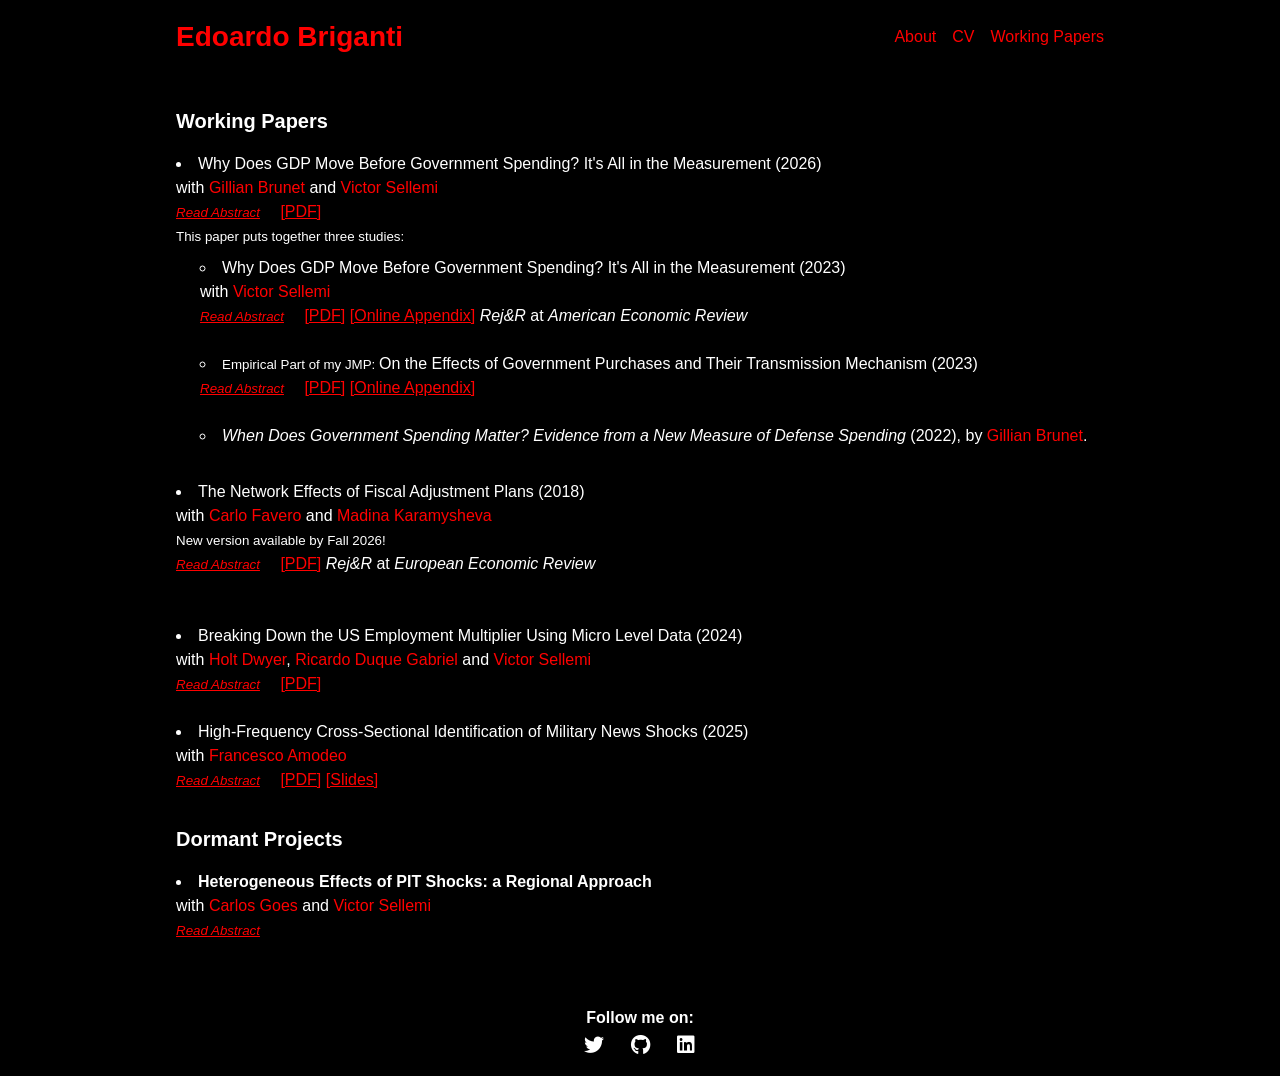
==== research/index.html @ 7eae77b7 "Sync military-news abstract to the current PDF wording Replace the older abstract shown for "High-Fr" ====
<!DOCTYPE html>
<html lang="en">
<head>
  <meta charset="utf-8">
  <title>Edoardo Briganti – Research</title>
  <meta name="description" content="Research page for Edoardo Briganti">
  <meta name="author" content="Edoardo Briganti">
  <meta name="viewport" content="width=device-width, initial-scale=1">

  <!-- Font Awesome (brands + solid) -->
  <link
    rel="stylesheet"
    href="https://cdnjs.cloudflare.com/ajax/libs/font-awesome/6.4.0/css/all.min.css"
    integrity="sha512-iecdLmaskl7CVkqkXNQ/ZH/XLlvWZOJyj7Yy7tcenmpD1ypASozpmT/E0iPtmFIB46ZmdtAc9eNBvH0H/ZpiBw=="
    crossorigin="anonymous"
    referrerpolicy="no-referrer"
  />

  <style>
    /* Reset & Base */
    *, *::before, *::after { margin: 0; padding: 0; box-sizing: border-box; }
    html, body { background: #000; color: #fff; font-family: -apple-system, BlinkMacSystemFont, sans-serif; line-height: 1.5; }
    a { color: red; text-decoration: none; }
    a:hover { text-decoration: underline; }

    /* Container */
    .container { max-width: 960px; margin: 0 auto; padding: 1rem; }

    /* Header & Nav */
    header { display: flex; flex-wrap: wrap; align-items: center; justify-content: space-between; padding-bottom: 1rem; }
    .site-title a { font-size: 1.75rem; font-weight: bold; color: red; }
    nav ul { list-style: none; display: flex; gap: 1rem; }
    nav a { font-size: 1rem; }

    /* Main layout */
    .splash { display: flex; flex-direction: column; padding-top: 2rem; }
    @media (min-width: 768px) { .splash { flex-direction: row; align-items: flex-start; } }

    /* Profile block */
    .profile {
      display: flex;
      flex-direction: column;
      align-items: center;
      text-align: center;
      margin-bottom: 2rem;
    }
    @media (min-width: 768px) { .profile { margin-right: 2rem; width: auto; } }
    .profile-details h2 { font-size: 1.5rem; margin-top: 0.5rem; }
    .profile-details p { font-size: 1rem; opacity: 0.8; margin-bottom: 0.5rem; }

    /* Social icons */
    .social-icons { list-style: none; display: flex; gap: 1rem; justify-content: center; }
    .social-icons a { font-size: 1.25rem; color: #fff; display: inline-flex; align-items: center; justify-content: center; width: 1.5em; height: 1.5em; }
    .social-icons a:hover { color: red; }

    /* Content area */
    .content { flex: 1; }
    .content h3 { font-size: 1.25rem; color: red; margin-bottom: 1rem; }
    .content ul { list-style: disc inside; margin-bottom: 2rem; }
    .content li { margin-bottom: 1.5rem; }
    .content li ul { list-style: circle inside; margin-top: 0.5rem; margin-left: 1.5rem; }

    /* Abstract button now red */
    .abstract-button {
      border: none;
      background: transparent;
      color: red;               /* changed from pink */
      text-decoration: underline;
      cursor: pointer;
      font: inherit;
      margin-right: 1rem;
    }

    /* PDF link styled like a button */
    .pdf-button {
      display: inline-block;
      border: none;
      background: transparent;
      color: red;
      text-decoration: underline;
      cursor: pointer;
      font: inherit;
    }

    /* Footer */
    footer { text-align: center; padding: 1rem 0; margin-top: 2rem; }
  </style>
</head>
<body>
  <header class="container">
    <div class="site-title">
      <a href="/">Edoardo Briganti</a>
    </div>
    <nav>
      <ul>
        <li><a href="/">About</a></li>
        <li><a href="/Edoardo_Briganti_Resume.pdf" target="_blank" rel="noopener">CV</a></li>
        <li><a href="/research/">Working Papers</a></li>
      </ul>
    </nav>
  </header>

  <main class="container splash">
    <div class="content">
      <h3 style="color: #fff;">Working Papers</h3>
      <ul>
        <li> Why Does GDP Move Before Government Spending? It's All in the Measurement (2026)
          <!-- <a href=""
                 class="pdf-button"
                 target="_blank"
                 rel="noopener">
                Why Does GDP Move Before Government Spending? It's All in the Measurement (2026)
          </a>  -->
          <br>
          with <a href="https://sites.google.com/site/gillianmbrunet/">Gillian Brunet</a> and <a href="https://victorsellemi.com">Victor Sellemi</a><br>

          <!-- abstract toggle -->
          <button class="abstract-button" onclick="toggleAbstract('abstract-1')">
            <small><i>Read Abstract</i></small>
          </button>

          <!-- PDF link -->
          <a href="https://EdoardoBriganti.github.io/research/measurement_delays.pdf"
             class="pdf-button"
             target="_blank"
             rel="noopener">
            [PDF]
          </a> 

          <div id="abstract-1" style="display:none; margin-top:0.5rem;">
            <small>
              We show that aggregate time series estimates of the fiscal multiplier are systematically biased
              downwards due to features of National income accounting (NIPA). New military spending first 
              enters GDP as private inventory investment rather than government purchases, so NIPA innovations
              in government spending are delayed, a measurement problem distinct from fiscal foresight. We use
              budget data and military contracts to build an alternative measure of defense spending, which 
              leads NIPA government spending by 3-4 quarters. We find an accounting-corrected multiplier---output 
              per dollar that will ultimately be spent---of 1.2 on impact and 1 in the medium run.
            </small>
          </div> <br>
          <small>This paper puts together three studies:</small>

          <!-- Sublist placeholder for a new paper -->
          <ul>
            <li>
              Why Does GDP Move Before Government Spending? It's All in the Measurement (2023)
              <!-- <a href="https://EdoardoBriganti.github.io/research/paper_draft_MAR2023_whydoesgdp.pdf"
                 class="pdf-button"
                 target="_blank"
                 rel="noopener">
                Why Does GDP Move Before Government Spending? It's All in the Measurement (2023)
              </a> -->
              <br>
              with <a href="https://victorsellemi.com">Victor Sellemi</a> <br>
              <button class="abstract-button" onclick="toggleAbstract('abstract-2')">
                <small><i>Read Abstract</i></small>
              </button>
              <a href="https://EdoardoBriganti.github.io/research/paper_draft_MAR2023_whydoesgdp.pdf"
                 class="pdf-button"
                 target="_blank"
                 rel="noopener">
                [PDF]
              </a>
              <a href="https://EdoardoBriganti.github.io/research/paper_draft_MAR2023_whydoesgdp_appendix.pdf"
                 class="pdf-button"
                 target="_blank"
                 rel="noopener">
                [Online Appendix]
              </a>
              <em>Rej&R</em> at <em>American Economic Review</em> 
              <!-- abstract -->
              <div id="abstract-2" style="display:none; margin-top:0.5rem;">
                <small>We find that the early impact of defense news shocks on GDP is due to a rise in business inventories, as contractors ramp up production for new defense contracts. These contracts do not affect government spending (G) until payment-on-delivery, which occurs 2-3 quarters later. Novel data on defense procurement obligations reveals that contract awards Granger-cause shocks to G identified via Cholesky decomposition, but not defense news shocks. We show that Cholesky shocks to G miss early changes in inventories, and thus result in lower multiplier estimates relative to defense news shocks</small>
              </div>
            </li>
            
            <!-- Sublist placeholder for a new paper -->
            <li>
              <small>Empirical Part of my JMP: </small>
              On the Effects of Government Purchases and Their Transmission Mechanism (2023)
              <!-- <a href="https://EdoardoBriganti.github.io/research/edoardo_briganti_JMP.pdf"
                 class="pdf-button"
                 target="_blank"
                 rel="noopener">
                On the Effects of Government Purchases and Their Transmission Mechanism (2023)
              </a>  -->
              <br>
              <button class="abstract-button" onclick="toggleAbstract('abstract-3')">
                <small><i>Read Abstract</i></small>
              </button>
              <a href="https://EdoardoBriganti.github.io/research/edoardo_briganti_JMP.pdf"
                 class="pdf-button"
                 target="_blank"
                 rel="noopener">
                [PDF]
              </a>
              <a href="https://EdoardoBriganti.github.io/research/edoardo_briganti_JMP_appendix.pdf"
                 class="pdf-button"
                 target="_blank"
                 rel="noopener">
                [Online Appendix]
              </a>
              <!-- abstract -->
              <div id="abstract-3" style="display:none; margin-top:0.5rem;">
                <small>I use novel data on defense contracts to study the effects of government purchases in the US and develop new stylized facts about their transmission mechanism. My methodology leverages the construction of a new quarterly series of US military prime contracts, available from 1947:1. Defense contracts: (i) are exogenous to output fluctuations; (ii) retain statistical power and robustness across various samples; (iii) accurately measure the timing of the shocks; and (iv) obviate the need for narrative analysis. My findings indicate that a positive shock to defense contracts, ordered first in a VAR, bolsters output, inventories, non-durable-plus-service consumption, hours worked, employment, labor earnings, disposable income, the price-cost markup, the product-wage, and labor productivity. I argue that the observed gains in labor productivity stem from `learning-by-doing," a feature particularly relevant to the production of military items. Further, leveraging a two-sector RBC model, I demonstrate that the learning-by-doing induced productivity enhancements in the manufacturing sector suffice to increase aggregate consumption, rationalizing the VAR evidence.</small>
              </div>
            </li>
            <!-- Sublist placeholder for a new paper -->
            <li>
              <em>When Does Government Spending Matter? Evidence from a New Measure of Defense Spending</em> (2022), by <a href="https://sites.google.com/site/gillianmbrunet/">Gillian Brunet</a>.
            </li>
            
          </ul>
        </li>

        <!-- Another Working Paper -->
        <li> The Network Effects of Fiscal Adjustment Plans (2018)
          <!-- <a href="https://EdoardoBriganti.github.io/research/network_effects_fiscal_plans.pdf"
                 class="pdf-button"
                 target="_blank"
                 rel="noopener">
                The Network Effects of Fiscal Adjustment Plans (2018)
          </a>  -->
          <br>
          with <a href="https://faculty.unibocconi.eu/carloambrogiofavero/">Carlo Favero</a> and <a href="http://madinakaramysheva.com/">Madina Karamysheva</a><br>
          <small>New version available by Fall 2026!</small> <br>

          <button class="abstract-button" onclick="toggleAbstract('abstract-4')">
            <small><i>Read Abstract</i></small>
          </button>
          <a href="https://EdoardoBriganti.github.io/research/network_effects_fiscal_plans.pdf"
             class="pdf-button"
             target="_blank"
             rel="noopener">
            [PDF]
          </a>
          <em>Rej&R</em> at <em>European Economic Review</em>
          <br>

          <div id="abstract-4" style="display:none; margin-top:0.5rem;">
            <small>
              We investigate the effects of fiscal consolidations in the United States and their propagation through the
              production network. Using a narrative approach, we identify exogenous fiscal adjustments and employ a spatial
              autoregression (SAR) model to separate the total effects of these adjustments into direct and network components.
              Our analysis reveals that tax-based consolidations have a more pronounced recessionary impact than
              expenditure-based ones, with approximately 27% of the total effect of tax-based consolidations attributable
              to network spillovers, compared to 11% for expenditure-based plans. A quarter of this difference in their
              total output effect is attributable to the stronger network propagation of tax increases compared to
              government spending cuts.
            </small>
          </div> <br>
        </li>
        

        <!-- Other working paper -->
        <li> Breaking Down the US Employment Multiplier Using Micro Level Data (2024)
          <!-- <a href="https://EdoardoBriganti.github.io/research/procurement_firms_paper.pdf"
                 class="pdf-button"
                 target="_blank"
                 rel="noopener">
                Breaking Down the US Employment Multiplier Using Micro Level Data (2024) 
          </a>  -->
          <br>
          with <a href="https://holtdwyer.com/">Holt Dwyer</a>, <a href="https://www.ricardoduquegabriel.com/">Ricardo Duque Gabriel</a> and <a href="https://victorsellemi.com">Victor Sellemi</a><br>

          <button class="abstract-button" onclick="toggleAbstract('abstract-5')">
            <small><i>Read Abstract</i></small>
          </button>
          <a href="https://EdoardoBriganti.github.io/research/procurement_firms_paper.pdf"
             class="pdf-button"
             target="_blank"
             rel="noopener">
            [PDF]
          </a>
<!--           <a href="https://EdoardoBriganti.github.io/research/procurement_firms_online_appendix.pdf"
<!--              class="pdf-button" -->
<!--              target="_blank" -->
<!--              rel="noopener"> -->
<!--             [Online Appedix] -->
<!--           </a> --> 

          <div id="abstract-5" style="display:none; margin-top:0.5rem;">
            <small>
              Using newly matched U.S. defense contract and restricted administrative employment data, we show that the regional
              employment effects of defense procurement are costly, concentrated, and slow to diffuse. Employment gains are 
              initially driven by large existing contractors and come at a high cost of approximately $290,000 per job-year, 
              well above benchmark estimates in the fiscal policy literature. Non-contractors are crowded out on impact, but 
              positive spillovers emerge gradually and account for more than half of regional employment gains by the third year.
              A newly identified set of unanticipated contracts reveals persistent employment gains at recipient establishments,
              but these account for only about 18% of contractor job creation within one year, with the remainder arising through
              indirect channels within contractor networks.
            </small>
          </div> <br>
          <!-- <small>New version available in August!</small> -->
        </li>


        <!-- Other working paper -->
        <li> High-Frequency Cross-Sectional Identification of Military News Shocks (2025)
          <!-- <a href=""
                 class="pdf-button"
                 target="_blank"
                 rel="noopener">
                High-Frequency Cross-Sectional Identification of Military News Shocks (2025)
          </a>  -->
          <br>
          with <a href="https://www.francescoamodeo.com/">Francesco Amodeo</a><br>

          <button class="abstract-button" onclick="toggleAbstract('abstract-6')">
            <small><i>Read Abstract</i></small>
          </button>
          <a href="https://EdoardoBriganti.github.io/research/hfxs_military_news.pdf"
             class="pdf-button"
             target="_blank"
             rel="noopener">
            [PDF]
          </a>
          <a href="https://EdoardoBriganti.github.io/research/hfxs_military_news_slides.pdf"
             class="pdf-button"
             target="_blank"
             rel="noopener">
            [Slides]
          </a>

          <div id="abstract-6" style="display:none; margin-top:0.5rem;">
            <small>
              This study develops a two-step procedure to identify and quantify fiscal news shocks. First, we
              augment a narrative identification strategy using Large Language Model searches to compile events
              (2001&ndash;2023) that altered the expected path of U.S. defense expenditure. Second, for each
              event, we estimate market-implied shifts in expected defense spending with cross-sectional
              regressions of contractors&rsquo; stock returns on their reliance on military revenues. We show that
              this approach statistically validates each event, quantifies each shock in an intuitive,
              model-consistent fashion, and readily generalizes to other macroeconomic contexts. Employing the
              estimated shocks in a shift-share analysis yields a two-year MSA-level GDP multiplier of
              approximately 1 for U.S. military build-ups.
            </small>
          </div> <br>
          <!-- <small>Draft available in July!</small> -->
          

          
        </li>
      </ul>




      <!-- DORMANT PROJECTS -->
      <h3 style="color: #fff;">Dormant Projects</h3>
      <ul>
        <li>
          <strong>Heterogeneous Effects of PIT Shocks: a Regional Approach</strong><br>
          with <a href="https://carlosgoes.com">Carlos Goes</a> and <a href="https://victorsellemi.com">Victor Sellemi</a><br>
          <button class="abstract-button" onclick="toggleAbstract('abstract-7')">
            <small><i>Read Abstract</i></small>
          </button>
<!--           <a href="https://EdoardoBriganti.github.io/research/pit_shocks_regional.pdf"
             class="pdf-button"
             target="_blank"
             rel="noopener">
            [PDF]
          </a> -->
          <div id="abstract-7" style="display:none; margin-top:0.5rem;">
            <small>
              We construct regional income distributions using "Generalized Pareto Interpolation" and use them to build
              region-specific personal income tax (PIT) shocks. We examine the regional effects of the tax cuts enacted
              during the Bush and Trump administrations, as well as the tax increase on top-income earners during the
              Obama administration.
            </small>
          </div>
        </li>
      </ul>
    </div>
  </main>

  <footer class="container">
    <div><strong>Follow me on:</strong></div>
    <ul class="social-icons">
      <li>
        <a href="https://twitter.com/EBriganti_bdv" target="_blank" rel="noopener">
          <i class="fab fa-twitter fa-fw" aria-hidden="true"></i>
          <span class="sr-only">Twitter</span>
        </a>
      </li>
      <li>
        <a href="https://github.com/EdoardoBriganti" target="_blank" rel="noopener">
          <i class="fab fa-github fa-fw" aria-hidden="true"></i>
          <span class="sr-only">GitHub</span>
        </a>
      </li>
      <li>
        <a href="https://www.linkedin.com/in/edoardo-briganti-2b48b2108/" target="_blank" rel="noopener">
          <i class="fab fa-linkedin fa-fw" aria-hidden="true"></i>
          <span class="sr-only">LinkedIn</span>
        </a>
      </li>
    </ul>
  </footer>

  <script>
    function toggleAbstract(id) {
      const el = document.getElementById(id);
      el.style.display = (el.style.display === 'block') ? 'none' : 'block';
    }
  </script>
</body>
</html>
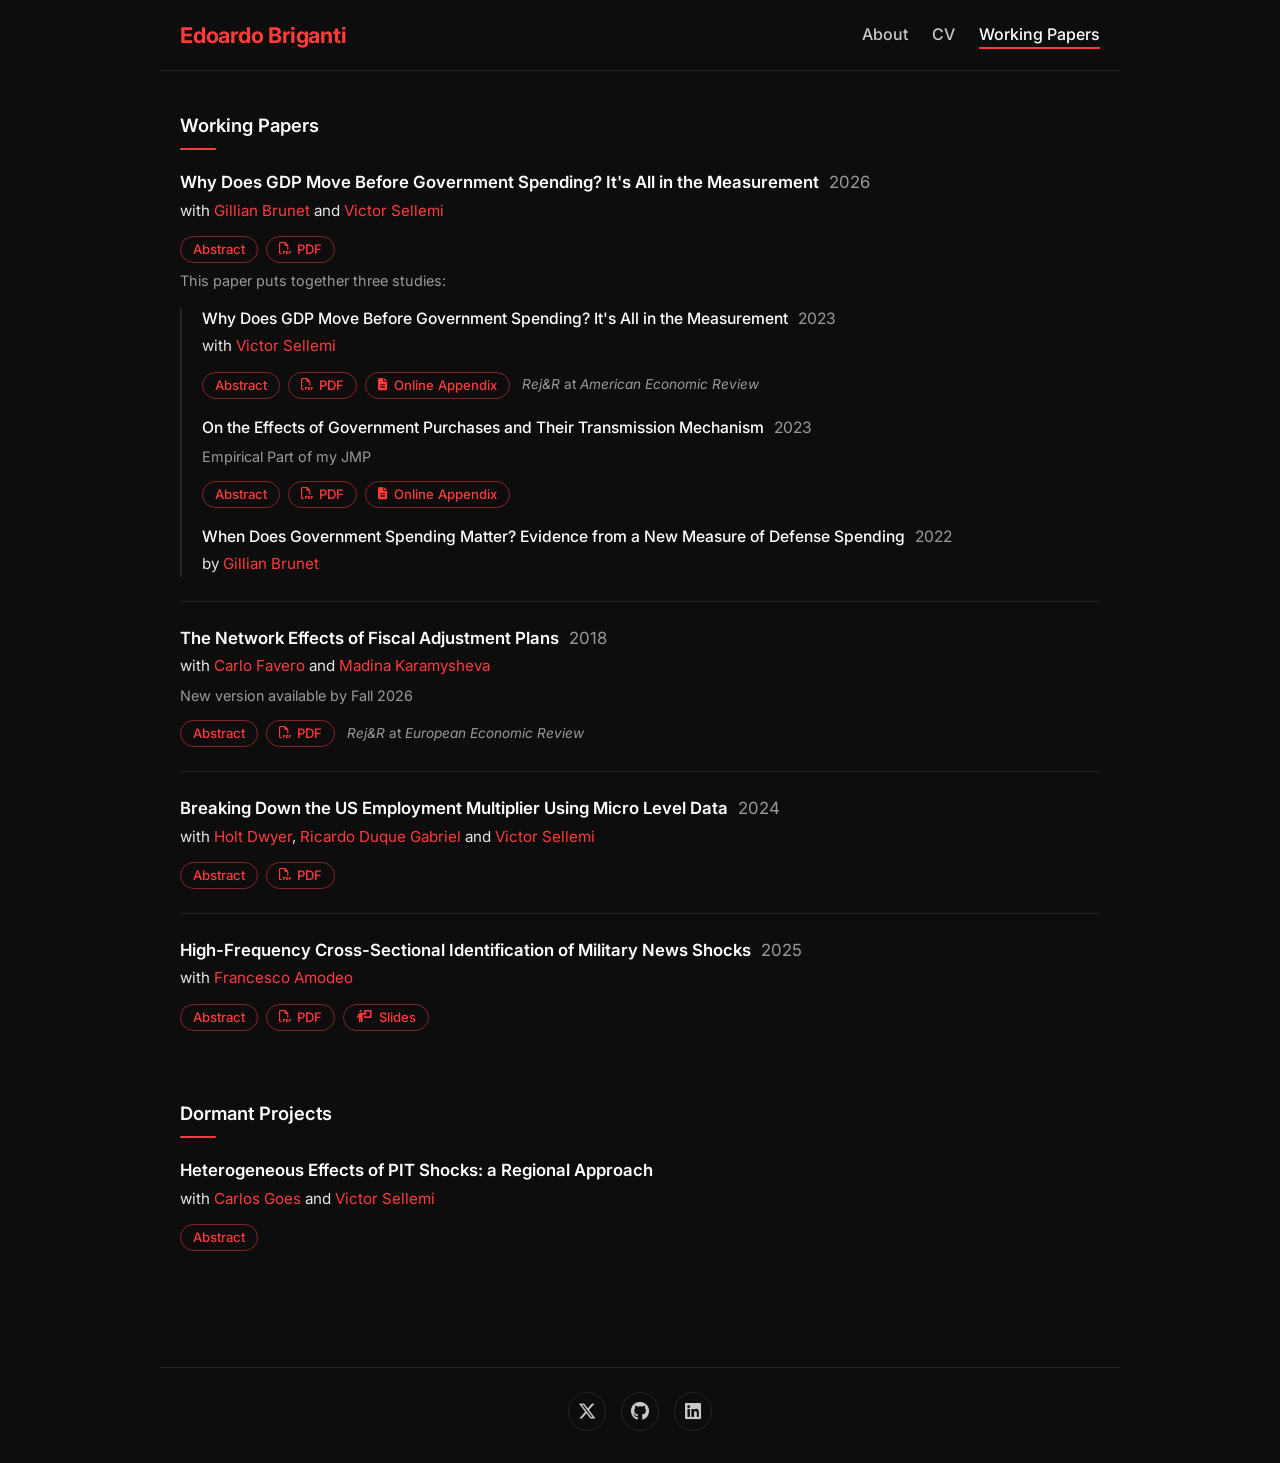
==== commit d8a632c2: "Restyle site: shared stylesheet, Inter, pill buttons, collapsible talks list - Move both pages' inli" ====
--- a/research/index.html
+++ b/research/index.html
@@ -7,6 +7,25 @@
   <meta name="author" content="Edoardo Briganti">
   <meta name="viewport" content="width=device-width, initial-scale=1">
 
+  <!-- Favicon -->
+  <link rel="icon" href="/favicon.ico" sizes="32x32">
+  <link rel="icon" href="/favicon.svg" type="image/svg+xml">
+  <link rel="apple-touch-icon" href="/apple-touch-icon.png">
+
+  <!-- Google Analytics (gtag.js) -->
+  <script async src="https://www.googletagmanager.com/gtag/js?id=G-3FJ8LKLVZT"></script>
+  <script>
+    window.dataLayer = window.dataLayer || [];
+    function gtag(){ dataLayer.push(arguments); }
+    gtag('js', new Date());
+    gtag('config', 'G-3FJ8LKLVZT');
+  </script>
+
+  <!-- Fonts -->
+  <link rel="preconnect" href="https://fonts.googleapis.com">
+  <link rel="preconnect" href="https://fonts.gstatic.com" crossorigin>
+  <link href="https://fonts.googleapis.com/css2?family=Inter:wght@400;500;600;700&display=swap" rel="stylesheet">
+
   <!-- Font Awesome (brands + solid) -->
   <link
     rel="stylesheet"
@@ -16,381 +35,179 @@
     referrerpolicy="no-referrer"
   />
 
-  <style>
-    /* Reset & Base */
-    *, *::before, *::after { margin: 0; padding: 0; box-sizing: border-box; }
-    html, body { background: #000; color: #fff; font-family: -apple-system, BlinkMacSystemFont, sans-serif; line-height: 1.5; }
-    a { color: red; text-decoration: none; }
-    a:hover { text-decoration: underline; }
-
-    /* Container */
-    .container { max-width: 960px; margin: 0 auto; padding: 1rem; }
-
-    /* Header & Nav */
-    header { display: flex; flex-wrap: wrap; align-items: center; justify-content: space-between; padding-bottom: 1rem; }
-    .site-title a { font-size: 1.75rem; font-weight: bold; color: red; }
-    nav ul { list-style: none; display: flex; gap: 1rem; }
-    nav a { font-size: 1rem; }
-
-    /* Main layout */
-    .splash { display: flex; flex-direction: column; padding-top: 2rem; }
-    @media (min-width: 768px) { .splash { flex-direction: row; align-items: flex-start; } }
-
-    /* Profile block */
-    .profile {
-      display: flex;
-      flex-direction: column;
-      align-items: center;
-      text-align: center;
-      margin-bottom: 2rem;
-    }
-    @media (min-width: 768px) { .profile { margin-right: 2rem; width: auto; } }
-    .profile-details h2 { font-size: 1.5rem; margin-top: 0.5rem; }
-    .profile-details p { font-size: 1rem; opacity: 0.8; margin-bottom: 0.5rem; }
-
-    /* Social icons */
-    .social-icons { list-style: none; display: flex; gap: 1rem; justify-content: center; }
-    .social-icons a { font-size: 1.25rem; color: #fff; display: inline-flex; align-items: center; justify-content: center; width: 1.5em; height: 1.5em; }
-    .social-icons a:hover { color: red; }
-
-    /* Content area */
-    .content { flex: 1; }
-    .content h3 { font-size: 1.25rem; color: red; margin-bottom: 1rem; }
-    .content ul { list-style: disc inside; margin-bottom: 2rem; }
-    .content li { margin-bottom: 1.5rem; }
-    .content li ul { list-style: circle inside; margin-top: 0.5rem; margin-left: 1.5rem; }
-
-    /* Abstract button now red */
-    .abstract-button {
-      border: none;
-      background: transparent;
-      color: red;               /* changed from pink */
-      text-decoration: underline;
-      cursor: pointer;
-      font: inherit;
-      margin-right: 1rem;
-    }
-
-    /* PDF link styled like a button */
-    .pdf-button {
-      display: inline-block;
-      border: none;
-      background: transparent;
-      color: red;
-      text-decoration: underline;
-      cursor: pointer;
-      font: inherit;
-    }
-
-    /* Footer */
-    footer { text-align: center; padding: 1rem 0; margin-top: 2rem; }
-  </style>
+  <!-- Site stylesheet (shared with the home page) -->
+  <link rel="stylesheet" href="/style.css">
 </head>
 <body>
-  <header class="container">
+  <header class="container site-header">
     <div class="site-title">
       <a href="/">Edoardo Briganti</a>
     </div>
-    <nav>
+    <nav aria-label="Main">
       <ul>
         <li><a href="/">About</a></li>
         <li><a href="/Edoardo_Briganti_Resume.pdf" target="_blank" rel="noopener">CV</a></li>
-        <li><a href="/research/">Working Papers</a></li>
+        <li><a href="/research/" aria-current="page">Working Papers</a></li>
       </ul>
     </nav>
   </header>
 
-  <main class="container splash">
-    <div class="content">
-      <h3 style="color: #fff;">Working Papers</h3>
-      <ul>
-        <li> Why Does GDP Move Before Government Spending? It's All in the Measurement (2026)
-          <!-- <a href=""
-                 class="pdf-button"
-                 target="_blank"
-                 rel="noopener">
-                Why Does GDP Move Before Government Spending? It's All in the Measurement (2026)
-          </a>  -->
-          <br>
-          with <a href="https://sites.google.com/site/gillianmbrunet/">Gillian Brunet</a> and <a href="https://victorsellemi.com">Victor Sellemi</a><br>
-
-          <!-- abstract toggle -->
-          <button class="abstract-button" onclick="toggleAbstract('abstract-1')">
-            <small><i>Read Abstract</i></small>
-          </button>
-
-          <!-- PDF link -->
-          <a href="https://EdoardoBriganti.github.io/research/measurement_delays.pdf"
-             class="pdf-button"
-             target="_blank"
-             rel="noopener">
-            [PDF]
-          </a> 
-
-          <div id="abstract-1" style="display:none; margin-top:0.5rem;">
-            <small>
-              We show that aggregate time series estimates of the fiscal multiplier are systematically biased
-              downwards due to features of National income accounting (NIPA). New military spending first 
-              enters GDP as private inventory investment rather than government purchases, so NIPA innovations
-              in government spending are delayed, a measurement problem distinct from fiscal foresight. We use
-              budget data and military contracts to build an alternative measure of defense spending, which 
-              leads NIPA government spending by 3-4 quarters. We find an accounting-corrected multiplier---output 
-              per dollar that will ultimately be spent---of 1.2 on impact and 1 in the medium run.
-            </small>
-          </div> <br>
-          <small>This paper puts together three studies:</small>
-
-          <!-- Sublist placeholder for a new paper -->
-          <ul>
-            <li>
-              Why Does GDP Move Before Government Spending? It's All in the Measurement (2023)
-              <!-- <a href="https://EdoardoBriganti.github.io/research/paper_draft_MAR2023_whydoesgdp.pdf"
-                 class="pdf-button"
-                 target="_blank"
-                 rel="noopener">
-                Why Does GDP Move Before Government Spending? It's All in the Measurement (2023)
-              </a> -->
-              <br>
-              with <a href="https://victorsellemi.com">Victor Sellemi</a> <br>
-              <button class="abstract-button" onclick="toggleAbstract('abstract-2')">
-                <small><i>Read Abstract</i></small>
-              </button>
-              <a href="https://EdoardoBriganti.github.io/research/paper_draft_MAR2023_whydoesgdp.pdf"
-                 class="pdf-button"
-                 target="_blank"
-                 rel="noopener">
-                [PDF]
-              </a>
-              <a href="https://EdoardoBriganti.github.io/research/paper_draft_MAR2023_whydoesgdp_appendix.pdf"
-                 class="pdf-button"
-                 target="_blank"
-                 rel="noopener">
-                [Online Appendix]
-              </a>
-              <em>Rej&R</em> at <em>American Economic Review</em> 
-              <!-- abstract -->
-              <div id="abstract-2" style="display:none; margin-top:0.5rem;">
-                <small>We find that the early impact of defense news shocks on GDP is due to a rise in business inventories, as contractors ramp up production for new defense contracts. These contracts do not affect government spending (G) until payment-on-delivery, which occurs 2-3 quarters later. Novel data on defense procurement obligations reveals that contract awards Granger-cause shocks to G identified via Cholesky decomposition, but not defense news shocks. We show that Cholesky shocks to G miss early changes in inventories, and thus result in lower multiplier estimates relative to defense news shocks</small>
-              </div>
-            </li>
-            
-            <!-- Sublist placeholder for a new paper -->
-            <li>
-              <small>Empirical Part of my JMP: </small>
-              On the Effects of Government Purchases and Their Transmission Mechanism (2023)
-              <!-- <a href="https://EdoardoBriganti.github.io/research/edoardo_briganti_JMP.pdf"
-                 class="pdf-button"
-                 target="_blank"
-                 rel="noopener">
-                On the Effects of Government Purchases and Their Transmission Mechanism (2023)
-              </a>  -->
-              <br>
-              <button class="abstract-button" onclick="toggleAbstract('abstract-3')">
-                <small><i>Read Abstract</i></small>
-              </button>
-              <a href="https://EdoardoBriganti.github.io/research/edoardo_briganti_JMP.pdf"
-                 class="pdf-button"
-                 target="_blank"
-                 rel="noopener">
-                [PDF]
-              </a>
-              <a href="https://EdoardoBriganti.github.io/research/edoardo_briganti_JMP_appendix.pdf"
-                 class="pdf-button"
-                 target="_blank"
-                 rel="noopener">
-                [Online Appendix]
-              </a>
-              <!-- abstract -->
-              <div id="abstract-3" style="display:none; margin-top:0.5rem;">
-                <small>I use novel data on defense contracts to study the effects of government purchases in the US and develop new stylized facts about their transmission mechanism. My methodology leverages the construction of a new quarterly series of US military prime contracts, available from 1947:1. Defense contracts: (i) are exogenous to output fluctuations; (ii) retain statistical power and robustness across various samples; (iii) accurately measure the timing of the shocks; and (iv) obviate the need for narrative analysis. My findings indicate that a positive shock to defense contracts, ordered first in a VAR, bolsters output, inventories, non-durable-plus-service consumption, hours worked, employment, labor earnings, disposable income, the price-cost markup, the product-wage, and labor productivity. I argue that the observed gains in labor productivity stem from `learning-by-doing," a feature particularly relevant to the production of military items. Further, leveraging a two-sector RBC model, I demonstrate that the learning-by-doing induced productivity enhancements in the manufacturing sector suffice to increase aggregate consumption, rationalizing the VAR evidence.</small>
-              </div>
-            </li>
-            <!-- Sublist placeholder for a new paper -->
-            <li>
-              <em>When Does Government Spending Matter? Evidence from a New Measure of Defense Spending</em> (2022), by <a href="https://sites.google.com/site/gillianmbrunet/">Gillian Brunet</a>.
-            </li>
-            
-          </ul>
-        </li>
-
-        <!-- Another Working Paper -->
-        <li> The Network Effects of Fiscal Adjustment Plans (2018)
-          <!-- <a href="https://EdoardoBriganti.github.io/research/network_effects_fiscal_plans.pdf"
-                 class="pdf-button"
-                 target="_blank"
-                 rel="noopener">
-                The Network Effects of Fiscal Adjustment Plans (2018)
-          </a>  -->
-          <br>
-          with <a href="https://faculty.unibocconi.eu/carloambrogiofavero/">Carlo Favero</a> and <a href="http://madinakaramysheva.com/">Madina Karamysheva</a><br>
-          <small>New version available by Fall 2026!</small> <br>
-
-          <button class="abstract-button" onclick="toggleAbstract('abstract-4')">
-            <small><i>Read Abstract</i></small>
-          </button>
-          <a href="https://EdoardoBriganti.github.io/research/network_effects_fiscal_plans.pdf"
-             class="pdf-button"
-             target="_blank"
-             rel="noopener">
-            [PDF]
-          </a>
-          <em>Rej&R</em> at <em>European Economic Review</em>
-          <br>
-
-          <div id="abstract-4" style="display:none; margin-top:0.5rem;">
-            <small>
-              We investigate the effects of fiscal consolidations in the United States and their propagation through the
-              production network. Using a narrative approach, we identify exogenous fiscal adjustments and employ a spatial
-              autoregression (SAR) model to separate the total effects of these adjustments into direct and network components.
-              Our analysis reveals that tax-based consolidations have a more pronounced recessionary impact than
-              expenditure-based ones, with approximately 27% of the total effect of tax-based consolidations attributable
-              to network spillovers, compared to 11% for expenditure-based plans. A quarter of this difference in their
-              total output effect is attributable to the stronger network propagation of tax increases compared to
-              government spending cuts.
-            </small>
-          </div> <br>
-        </li>
-        
-
-        <!-- Other working paper -->
-        <li> Breaking Down the US Employment Multiplier Using Micro Level Data (2024)
-          <!-- <a href="https://EdoardoBriganti.github.io/research/procurement_firms_paper.pdf"
-                 class="pdf-button"
-                 target="_blank"
-                 rel="noopener">
-                Breaking Down the US Employment Multiplier Using Micro Level Data (2024) 
-          </a>  -->
-          <br>
-          with <a href="https://holtdwyer.com/">Holt Dwyer</a>, <a href="https://www.ricardoduquegabriel.com/">Ricardo Duque Gabriel</a> and <a href="https://victorsellemi.com">Victor Sellemi</a><br>
-
-          <button class="abstract-button" onclick="toggleAbstract('abstract-5')">
-            <small><i>Read Abstract</i></small>
-          </button>
-          <a href="https://EdoardoBriganti.github.io/research/procurement_firms_paper.pdf"
-             class="pdf-button"
-             target="_blank"
-             rel="noopener">
-            [PDF]
-          </a>
-<!--           <a href="https://EdoardoBriganti.github.io/research/procurement_firms_online_appendix.pdf"
-<!--              class="pdf-button" -->
-<!--              target="_blank" -->
-<!--              rel="noopener"> -->
-<!--             [Online Appedix] -->
-<!--           </a> --> 
-
-          <div id="abstract-5" style="display:none; margin-top:0.5rem;">
-            <small>
-              Using newly matched U.S. defense contract and restricted administrative employment data, we show that the regional
-              employment effects of defense procurement are costly, concentrated, and slow to diffuse. Employment gains are 
-              initially driven by large existing contractors and come at a high cost of approximately $290,000 per job-year, 
-              well above benchmark estimates in the fiscal policy literature. Non-contractors are crowded out on impact, but 
-              positive spillovers emerge gradually and account for more than half of regional employment gains by the third year.
-              A newly identified set of unanticipated contracts reveals persistent employment gains at recipient establishments,
-              but these account for only about 18% of contractor job creation within one year, with the remainder arising through
-              indirect channels within contractor networks.
-            </small>
-          </div> <br>
-          <!-- <small>New version available in August!</small> -->
-        </li>
-
-
-        <!-- Other working paper -->
-        <li> High-Frequency Cross-Sectional Identification of Military News Shocks (2025)
-          <!-- <a href=""
-                 class="pdf-button"
-                 target="_blank"
-                 rel="noopener">
-                High-Frequency Cross-Sectional Identification of Military News Shocks (2025)
-          </a>  -->
-          <br>
-          with <a href="https://www.francescoamodeo.com/">Francesco Amodeo</a><br>
-
-          <button class="abstract-button" onclick="toggleAbstract('abstract-6')">
-            <small><i>Read Abstract</i></small>
-          </button>
-          <a href="https://EdoardoBriganti.github.io/research/hfxs_military_news.pdf"
-             class="pdf-button"
-             target="_blank"
-             rel="noopener">
-            [PDF]
-          </a>
-          <a href="https://EdoardoBriganti.github.io/research/hfxs_military_news_slides.pdf"
-             class="pdf-button"
-             target="_blank"
-             rel="noopener">
-            [Slides]
-          </a>
-
-          <div id="abstract-6" style="display:none; margin-top:0.5rem;">
-            <small>
-              This study develops a two-step procedure to identify and quantify fiscal news shocks. First, we
-              augment a narrative identification strategy using Large Language Model searches to compile events
-              (2001&ndash;2023) that altered the expected path of U.S. defense expenditure. Second, for each
-              event, we estimate market-implied shifts in expected defense spending with cross-sectional
-              regressions of contractors&rsquo; stock returns on their reliance on military revenues. We show that
-              this approach statistically validates each event, quantifies each shock in an intuitive,
-              model-consistent fashion, and readily generalizes to other macroeconomic contexts. Employing the
-              estimated shocks in a shift-share analysis yields a two-year MSA-level GDP multiplier of
-              approximately 1 for U.S. military build-ups.
-            </small>
-          </div> <br>
-          <!-- <small>Draft available in July!</small> -->
-          
-
-          
-        </li>
-      </ul>
-
-
-
-
-      <!-- DORMANT PROJECTS -->
-      <h3 style="color: #fff;">Dormant Projects</h3>
-      <ul>
-        <li>
-          <strong>Heterogeneous Effects of PIT Shocks: a Regional Approach</strong><br>
-          with <a href="https://carlosgoes.com">Carlos Goes</a> and <a href="https://victorsellemi.com">Victor Sellemi</a><br>
-          <button class="abstract-button" onclick="toggleAbstract('abstract-7')">
-            <small><i>Read Abstract</i></small>
-          </button>
-<!--           <a href="https://EdoardoBriganti.github.io/research/pit_shocks_regional.pdf"
-             class="pdf-button"
-             target="_blank"
-             rel="noopener">
-            [PDF]
-          </a> -->
-          <div id="abstract-7" style="display:none; margin-top:0.5rem;">
-            <small>
-              We construct regional income distributions using "Generalized Pareto Interpolation" and use them to build
-              region-specific personal income tax (PIT) shocks. We examine the regional effects of the tax cuts enacted
-              during the Bush and Trump administrations, as well as the tax increase on top-income earners during the
-              Obama administration.
-            </small>
-          </div>
-        </li>
-      </ul>
-    </div>
+  <main class="container research">
+    <h1 class="section-title">Working Papers</h1>
+    <ul class="paper-list">
+
+      <li class="paper">
+        <h2 class="paper-title">Why Does GDP Move Before Government Spending? It's All in the Measurement <span class="year">2026</span></h2>
+        <p class="paper-authors">with <a href="https://sites.google.com/site/gillianmbrunet/">Gillian Brunet</a> and <a href="https://victorsellemi.com">Victor Sellemi</a></p>
+        <div class="paper-links">
+          <button class="btn" type="button" aria-expanded="false" aria-controls="abstract-1" onclick="toggleAbstract(this)"><span>Abstract</span></button>
+          <a class="btn" href="https://EdoardoBriganti.github.io/research/measurement_delays.pdf" target="_blank" rel="noopener"><i class="fa-regular fa-file-pdf" aria-hidden="true"></i>PDF</a>
+        </div>
+        <div id="abstract-1" class="abstract" hidden>
+          <p>We show that aggregate time series estimates of the fiscal multiplier are systematically biased
+            downwards due to features of National income accounting (NIPA). New military spending first
+            enters GDP as private inventory investment rather than government purchases, so NIPA innovations
+            in government spending are delayed, a measurement problem distinct from fiscal foresight. We use
+            budget data and military contracts to build an alternative measure of defense spending, which
+            leads NIPA government spending by 3-4 quarters. We find an accounting-corrected multiplier&mdash;output
+            per dollar that will ultimately be spent&mdash;of 1.2 on impact and 1 in the medium run.</p>
+        </div>
+        <p class="paper-note">This paper puts together three studies:</p>
+        <ul class="subpapers">
+          <li class="paper">
+            <h3 class="paper-title">Why Does GDP Move Before Government Spending? It's All in the Measurement <span class="year">2023</span></h3>
+            <p class="paper-authors">with <a href="https://victorsellemi.com">Victor Sellemi</a></p>
+            <div class="paper-links">
+              <button class="btn" type="button" aria-expanded="false" aria-controls="abstract-2" onclick="toggleAbstract(this)"><span>Abstract</span></button>
+              <a class="btn" href="https://EdoardoBriganti.github.io/research/paper_draft_MAR2023_whydoesgdp.pdf" target="_blank" rel="noopener"><i class="fa-regular fa-file-pdf" aria-hidden="true"></i>PDF</a>
+              <a class="btn" href="https://EdoardoBriganti.github.io/research/paper_draft_MAR2023_whydoesgdp_appendix.pdf" target="_blank" rel="noopener"><i class="fa-solid fa-file-lines" aria-hidden="true"></i>Online Appendix</a>
+              <span class="status"><em>Rej&amp;R</em> at <em>American Economic Review</em></span>
+            </div>
+            <div id="abstract-2" class="abstract" hidden>
+              <p>We find that the early impact of defense news shocks on GDP is due to a rise in business inventories, as contractors ramp up production for new defense contracts. These contracts do not affect government spending (G) until payment-on-delivery, which occurs 2-3 quarters later. Novel data on defense procurement obligations reveals that contract awards Granger-cause shocks to G identified via Cholesky decomposition, but not defense news shocks. We show that Cholesky shocks to G miss early changes in inventories, and thus result in lower multiplier estimates relative to defense news shocks.</p>
+            </div>
+          </li>
+
+          <li class="paper">
+            <h3 class="paper-title">On the Effects of Government Purchases and Their Transmission Mechanism <span class="year">2023</span></h3>
+            <p class="paper-note">Empirical Part of my JMP</p>
+            <div class="paper-links">
+              <button class="btn" type="button" aria-expanded="false" aria-controls="abstract-3" onclick="toggleAbstract(this)"><span>Abstract</span></button>
+              <a class="btn" href="https://EdoardoBriganti.github.io/research/edoardo_briganti_JMP.pdf" target="_blank" rel="noopener"><i class="fa-regular fa-file-pdf" aria-hidden="true"></i>PDF</a>
+              <a class="btn" href="https://EdoardoBriganti.github.io/research/edoardo_briganti_JMP_appendix.pdf" target="_blank" rel="noopener"><i class="fa-solid fa-file-lines" aria-hidden="true"></i>Online Appendix</a>
+            </div>
+            <div id="abstract-3" class="abstract" hidden>
+              <p>I use novel data on defense contracts to study the effects of government purchases in the US and develop new stylized facts about their transmission mechanism. My methodology leverages the construction of a new quarterly series of US military prime contracts, available from 1947:1. Defense contracts: (i) are exogenous to output fluctuations; (ii) retain statistical power and robustness across various samples; (iii) accurately measure the timing of the shocks; and (iv) obviate the need for narrative analysis. My findings indicate that a positive shock to defense contracts, ordered first in a VAR, bolsters output, inventories, non-durable-plus-service consumption, hours worked, employment, labor earnings, disposable income, the price-cost markup, the product-wage, and labor productivity. I argue that the observed gains in labor productivity stem from &ldquo;learning-by-doing,&rdquo; a feature particularly relevant to the production of military items. Further, leveraging a two-sector RBC model, I demonstrate that the learning-by-doing induced productivity enhancements in the manufacturing sector suffice to increase aggregate consumption, rationalizing the VAR evidence.</p>
+            </div>
+          </li>
+
+          <li class="paper">
+            <h3 class="paper-title">When Does Government Spending Matter? Evidence from a New Measure of Defense Spending <span class="year">2022</span></h3>
+            <p class="paper-authors">by <a href="https://sites.google.com/site/gillianmbrunet/">Gillian Brunet</a></p>
+          </li>
+        </ul>
+      </li>
+
+      <li class="paper">
+        <h2 class="paper-title">The Network Effects of Fiscal Adjustment Plans <span class="year">2018</span></h2>
+        <p class="paper-authors">with <a href="https://faculty.unibocconi.eu/carloambrogiofavero/">Carlo Favero</a> and <a href="http://madinakaramysheva.com/">Madina Karamysheva</a></p>
+        <p class="paper-note">New version available by Fall 2026</p>
+        <div class="paper-links">
+          <button class="btn" type="button" aria-expanded="false" aria-controls="abstract-4" onclick="toggleAbstract(this)"><span>Abstract</span></button>
+          <a class="btn" href="https://EdoardoBriganti.github.io/research/network_effects_fiscal_plans.pdf" target="_blank" rel="noopener"><i class="fa-regular fa-file-pdf" aria-hidden="true"></i>PDF</a>
+          <span class="status"><em>Rej&amp;R</em> at <em>European Economic Review</em></span>
+        </div>
+        <div id="abstract-4" class="abstract" hidden>
+          <p>We investigate the effects of fiscal consolidations in the United States and their propagation through the
+            production network. Using a narrative approach, we identify exogenous fiscal adjustments and employ a spatial
+            autoregression (SAR) model to separate the total effects of these adjustments into direct and network components.
+            Our analysis reveals that tax-based consolidations have a more pronounced recessionary impact than
+            expenditure-based ones, with approximately 27% of the total effect of tax-based consolidations attributable
+            to network spillovers, compared to 11% for expenditure-based plans. A quarter of this difference in their
+            total output effect is attributable to the stronger network propagation of tax increases compared to
+            government spending cuts.</p>
+        </div>
+      </li>
+
+      <li class="paper">
+        <h2 class="paper-title">Breaking Down the US Employment Multiplier Using Micro Level Data <span class="year">2024</span></h2>
+        <p class="paper-authors">with <a href="https://holtdwyer.com/">Holt Dwyer</a>, <a href="https://www.ricardoduquegabriel.com/">Ricardo Duque Gabriel</a> and <a href="https://victorsellemi.com">Victor Sellemi</a></p>
+        <div class="paper-links">
+          <button class="btn" type="button" aria-expanded="false" aria-controls="abstract-5" onclick="toggleAbstract(this)"><span>Abstract</span></button>
+          <a class="btn" href="https://EdoardoBriganti.github.io/research/procurement_firms_paper.pdf" target="_blank" rel="noopener"><i class="fa-regular fa-file-pdf" aria-hidden="true"></i>PDF</a>
+          <!-- <a class="btn" href="https://EdoardoBriganti.github.io/research/procurement_firms_online_appendix.pdf" target="_blank" rel="noopener"><i class="fa-solid fa-file-lines" aria-hidden="true"></i>Online Appendix</a> -->
+        </div>
+        <div id="abstract-5" class="abstract" hidden>
+          <p>Using newly matched U.S. defense contract and restricted administrative employment data, we show that the regional
+            employment effects of defense procurement are costly, concentrated, and slow to diffuse. Employment gains are
+            initially driven by large existing contractors and come at a high cost of approximately $290,000 per job-year,
+            well above benchmark estimates in the fiscal policy literature. Non-contractors are crowded out on impact, but
+            positive spillovers emerge gradually and account for more than half of regional employment gains by the third year.
+            A newly identified set of unanticipated contracts reveals persistent employment gains at recipient establishments,
+            but these account for only about 18% of contractor job creation within one year, with the remainder arising through
+            indirect channels within contractor networks.</p>
+        </div>
+      </li>
+
+      <li class="paper">
+        <h2 class="paper-title">High-Frequency Cross-Sectional Identification of Military News Shocks <span class="year">2025</span></h2>
+        <p class="paper-authors">with <a href="https://www.francescoamodeo.com/">Francesco Amodeo</a></p>
+        <div class="paper-links">
+          <button class="btn" type="button" aria-expanded="false" aria-controls="abstract-6" onclick="toggleAbstract(this)"><span>Abstract</span></button>
+          <a class="btn" href="https://EdoardoBriganti.github.io/research/hfxs_military_news.pdf" target="_blank" rel="noopener"><i class="fa-regular fa-file-pdf" aria-hidden="true"></i>PDF</a>
+          <a class="btn" href="https://EdoardoBriganti.github.io/research/hfxs_military_news_slides.pdf" target="_blank" rel="noopener"><i class="fa-solid fa-person-chalkboard" aria-hidden="true"></i>Slides</a>
+        </div>
+        <div id="abstract-6" class="abstract" hidden>
+          <p>This study develops a two-step procedure to identify and quantify fiscal news shocks. First, we
+            augment a narrative identification strategy using Large Language Model searches to compile events
+            (2001&ndash;2023) that altered the expected path of U.S. defense expenditure. Second, for each
+            event, we estimate market-implied shifts in expected defense spending with cross-sectional
+            regressions of contractors&rsquo; stock returns on their reliance on military revenues. We show that
+            this approach statistically validates each event, quantifies each shock in an intuitive,
+            model-consistent fashion, and readily generalizes to other macroeconomic contexts. Employing the
+            estimated shocks in a shift-share analysis yields a two-year MSA-level GDP multiplier of
+            approximately 1 for U.S. military build-ups.</p>
+        </div>
+      </li>
+
+    </ul>
+
+    <h2 class="section-title">Dormant Projects</h2>
+    <ul class="paper-list">
+      <li class="paper">
+        <h3 class="paper-title">Heterogeneous Effects of PIT Shocks: a Regional Approach</h3>
+        <p class="paper-authors">with <a href="https://carlosgoes.com">Carlos Goes</a> and <a href="https://victorsellemi.com">Victor Sellemi</a></p>
+        <div class="paper-links">
+          <button class="btn" type="button" aria-expanded="false" aria-controls="abstract-7" onclick="toggleAbstract(this)"><span>Abstract</span></button>
+          <!-- <a class="btn" href="https://EdoardoBriganti.github.io/research/pit_shocks_regional.pdf" target="_blank" rel="noopener"><i class="fa-regular fa-file-pdf" aria-hidden="true"></i>PDF</a> -->
+        </div>
+        <div id="abstract-7" class="abstract" hidden>
+          <p>We construct regional income distributions using &ldquo;Generalized Pareto Interpolation&rdquo; and use them to build
+            region-specific personal income tax (PIT) shocks. We examine the regional effects of the tax cuts enacted
+            during the Bush and Trump administrations, as well as the tax increase on top-income earners during the
+            Obama administration.</p>
+        </div>
+      </li>
+    </ul>
   </main>
 
-  <footer class="container">
-    <div><strong>Follow me on:</strong></div>
+  <footer class="container site-footer">
     <ul class="social-icons">
       <li>
         <a href="https://twitter.com/EBriganti_bdv" target="_blank" rel="noopener">
-          <i class="fab fa-twitter fa-fw" aria-hidden="true"></i>
-          <span class="sr-only">Twitter</span>
+          <i class="fa-brands fa-x-twitter fa-fw" aria-hidden="true"></i>
+          <span class="sr-only">X (Twitter)</span>
         </a>
       </li>
       <li>
         <a href="https://github.com/EdoardoBriganti" target="_blank" rel="noopener">
-          <i class="fab fa-github fa-fw" aria-hidden="true"></i>
+          <i class="fa-brands fa-github fa-fw" aria-hidden="true"></i>
           <span class="sr-only">GitHub</span>
         </a>
       </li>
       <li>
         <a href="https://www.linkedin.com/in/edoardo-briganti-2b48b2108/" target="_blank" rel="noopener">
-          <i class="fab fa-linkedin fa-fw" aria-hidden="true"></i>
+          <i class="fa-brands fa-linkedin fa-fw" aria-hidden="true"></i>
           <span class="sr-only">LinkedIn</span>
         </a>
       </li>
@@ -398,16 +215,13 @@
   </footer>
 
   <script>
-    function toggleAbstract(id) {
-      const el = document.getElementById(id);
-      el.style.display = (el.style.display === 'block') ? 'none' : 'block';
+    function toggleAbstract(button) {
+      var panel = document.getElementById(button.getAttribute('aria-controls'));
+      var opening = panel.hidden;
+      panel.hidden = !opening;
+      button.setAttribute('aria-expanded', String(opening));
+      button.querySelector('span').textContent = opening ? 'Hide abstract' : 'Abstract';
     }
   </script>
 </body>
 </html>
-
-
-
-
-
-
--- a/style.css
+++ b/style.css
@@ -0,0 +1,118 @@
+/* Edoardo Briganti — shared site stylesheet (index.html and research/index.html) */
+
+:root {
+  --bg: #0d0d0d;
+  --fg: #e6e6e6;
+  --fg-strong: #ffffff;
+  --muted: #9a9a9a;
+  --rule: #262626;
+  --red: #ff3b3b;
+  --red-soft: rgba(255, 59, 59, 0.14);
+  --red-border: rgba(255, 59, 59, 0.5);
+}
+
+/* Reset & base */
+*, *::before, *::after { margin: 0; padding: 0; box-sizing: border-box; }
+html { -webkit-text-size-adjust: 100%; }
+body {
+  background: var(--bg);
+  color: var(--fg);
+  font-family: Inter, -apple-system, BlinkMacSystemFont, "Segoe UI", Roboto, Helvetica, Arial, sans-serif;
+  font-size: 16px;
+  line-height: 1.6;
+  -webkit-font-smoothing: antialiased;
+}
+a { color: var(--red); text-decoration: none; }
+a:hover { text-decoration: underline; text-underline-offset: 2px; }
+:focus-visible { outline: 2px solid var(--red); outline-offset: 2px; }
+strong { color: var(--fg-strong); }
+
+/* Layout */
+.container { max-width: 960px; margin: 0 auto; padding-left: 1.25rem; padding-right: 1.25rem; }
+
+/* Header & nav */
+.site-header {
+  display: flex; flex-wrap: wrap; align-items: center; justify-content: space-between;
+  gap: 0.5rem 1.5rem;
+  padding-top: 1.1rem; padding-bottom: 1.1rem;
+  border-bottom: 1px solid var(--rule);
+}
+.site-title a { font-size: 1.35rem; font-weight: 700; color: var(--red); letter-spacing: -0.01em; }
+.site-title a:hover { text-decoration: none; }
+nav ul { list-style: none; display: flex; flex-wrap: wrap; gap: 1.5rem; }
+nav a { color: #c9c9c9; font-weight: 500; padding: 0.2rem 0; border-bottom: 2px solid transparent; }
+nav a:hover { color: var(--fg-strong); text-decoration: none; }
+nav a[aria-current="page"] { color: var(--fg-strong); border-bottom-color: var(--red); }
+
+/* Section headings: short red bar underneath */
+.section-title { font-size: 1.15rem; font-weight: 600; color: var(--fg-strong); margin-bottom: 1.25rem; }
+.section-title::after { content: ""; display: block; width: 2.25rem; height: 2px; background: var(--red); margin-top: 0.5rem; border-radius: 1px; }
+
+/* Pill buttons (PDF, Slides, Abstract, Show all) */
+.btn {
+  display: inline-flex; align-items: center; gap: 0.4rem;
+  padding: 0.22rem 0.75rem;
+  border: 1px solid var(--red-border); border-radius: 999px;
+  background: transparent; color: var(--red);
+  font: inherit; font-size: 0.82rem; font-weight: 500; line-height: 1.4;
+  cursor: pointer; text-decoration: none;
+  transition: background-color 0.15s, border-color 0.15s, color 0.15s;
+}
+.btn:hover, .btn[aria-expanded="true"] { background: var(--red-soft); border-color: var(--red); text-decoration: none; }
+.btn i { font-size: 0.95em; }
+.btn-muted { color: #c9c9c9; border-color: #3a3a3a; }
+.btn-muted:hover { color: var(--fg-strong); border-color: #6a6a6a; background: rgba(255, 255, 255, 0.05); }
+
+/* Home: profile + bio */
+.splash { display: flex; flex-direction: column; align-items: center; gap: 2rem; padding-top: 2.5rem; padding-bottom: 1rem; }
+@media (min-width: 768px) { .splash { flex-direction: row; align-items: flex-start; gap: 3rem; } }
+.profile { display: flex; flex-direction: column; align-items: center; text-align: center; flex-shrink: 0; }
+.profile-pic { width: 220px; height: 220px; border-radius: 50%; overflow: hidden; box-shadow: 0 0 0 1px var(--rule); }
+.profile-pic img { display: block; width: 100%; height: 100%; object-fit: cover; object-position: center; }
+.profile-details { margin-top: 1rem; }
+.profile-details h1 { font-size: 1.25rem; font-weight: 600; color: var(--fg-strong); line-height: 1.3; }
+.profile-details p { font-size: 0.95rem; color: var(--muted); margin-top: 0.15rem; }
+.bio { max-width: 600px; }
+.bio p + p { margin-top: 1.1rem; }
+.bio .disclaimer { color: var(--muted); font-size: 0.85rem; font-style: italic; margin-top: 1.5rem; }
+.bio .disclaimer strong { color: var(--muted); }
+
+/* Home: talks and updates */
+.updates { border-top: 1px solid var(--rule); margin-top: 1.5rem; padding-top: 2rem; padding-bottom: 0.5rem; }
+.updates ul { list-style: none; }
+.updates li { position: relative; padding-left: 1.25rem; margin-bottom: 0.6rem; }
+.updates li::before { content: ""; position: absolute; left: 0; top: 0.72em; width: 6px; height: 6px; border-radius: 50%; background: #4a4a4a; }
+.updates.collapsible:not(.expanded) li:nth-child(n+7) { display: none; }
+#updates-toggle { margin-top: 1rem; }
+
+/* Research: paper list */
+.research { padding-top: 2.5rem; padding-bottom: 1rem; }
+.paper-list { list-style: none; margin-bottom: 2.75rem; }
+.paper-list > .paper { padding: 1.5rem 0; }
+.paper-list > .paper:first-child { padding-top: 0; }
+.paper-list > .paper + .paper { border-top: 1px solid var(--rule); }
+.paper-title { font-size: 1.05rem; font-weight: 600; line-height: 1.45; color: var(--fg-strong); }
+.paper-title .year { color: var(--muted); font-weight: 400; margin-left: 0.35rem; white-space: nowrap; }
+.paper-authors { font-size: 0.95rem; margin-top: 0.25rem; }
+.paper-note { font-size: 0.9rem; color: var(--muted); margin-top: 0.35rem; }
+.paper-links { display: flex; flex-wrap: wrap; align-items: center; gap: 0.5rem; margin-top: 0.8rem; }
+.status { font-size: 0.85rem; color: var(--muted); margin-left: 0.25rem; }
+.abstract { margin-top: 0.9rem; padding-left: 1rem; border-left: 2px solid #333; color: #c9c9c9; font-size: 0.92rem; max-width: 72ch; }
+.abstract[hidden] { display: none; }
+.subpapers { list-style: none; margin-top: 1rem; padding-left: 1.25rem; border-left: 2px solid var(--rule); }
+.subpapers .paper + .paper { margin-top: 1.1rem; }
+.subpapers .paper-title { font-size: 0.98rem; font-weight: 500; }
+
+/* Footer */
+.site-footer { border-top: 1px solid var(--rule); margin-top: 2rem; padding-top: 1.5rem; padding-bottom: 2rem; display: flex; justify-content: center; }
+.social-icons { list-style: none; display: flex; gap: 0.9rem; }
+.social-icons a {
+  display: inline-flex; align-items: center; justify-content: center;
+  width: 2.4rem; height: 2.4rem; border-radius: 50%;
+  border: 1px solid var(--rule); color: #c9c9c9; font-size: 1.15rem;
+  transition: color 0.15s, border-color 0.15s;
+}
+.social-icons a:hover { color: var(--red); border-color: var(--red-border); text-decoration: none; }
+
+/* Screen-reader only text */
+.sr-only { position: absolute; width: 1px; height: 1px; padding: 0; margin: -1px; overflow: hidden; clip: rect(0, 0, 0, 0); border: 0; }
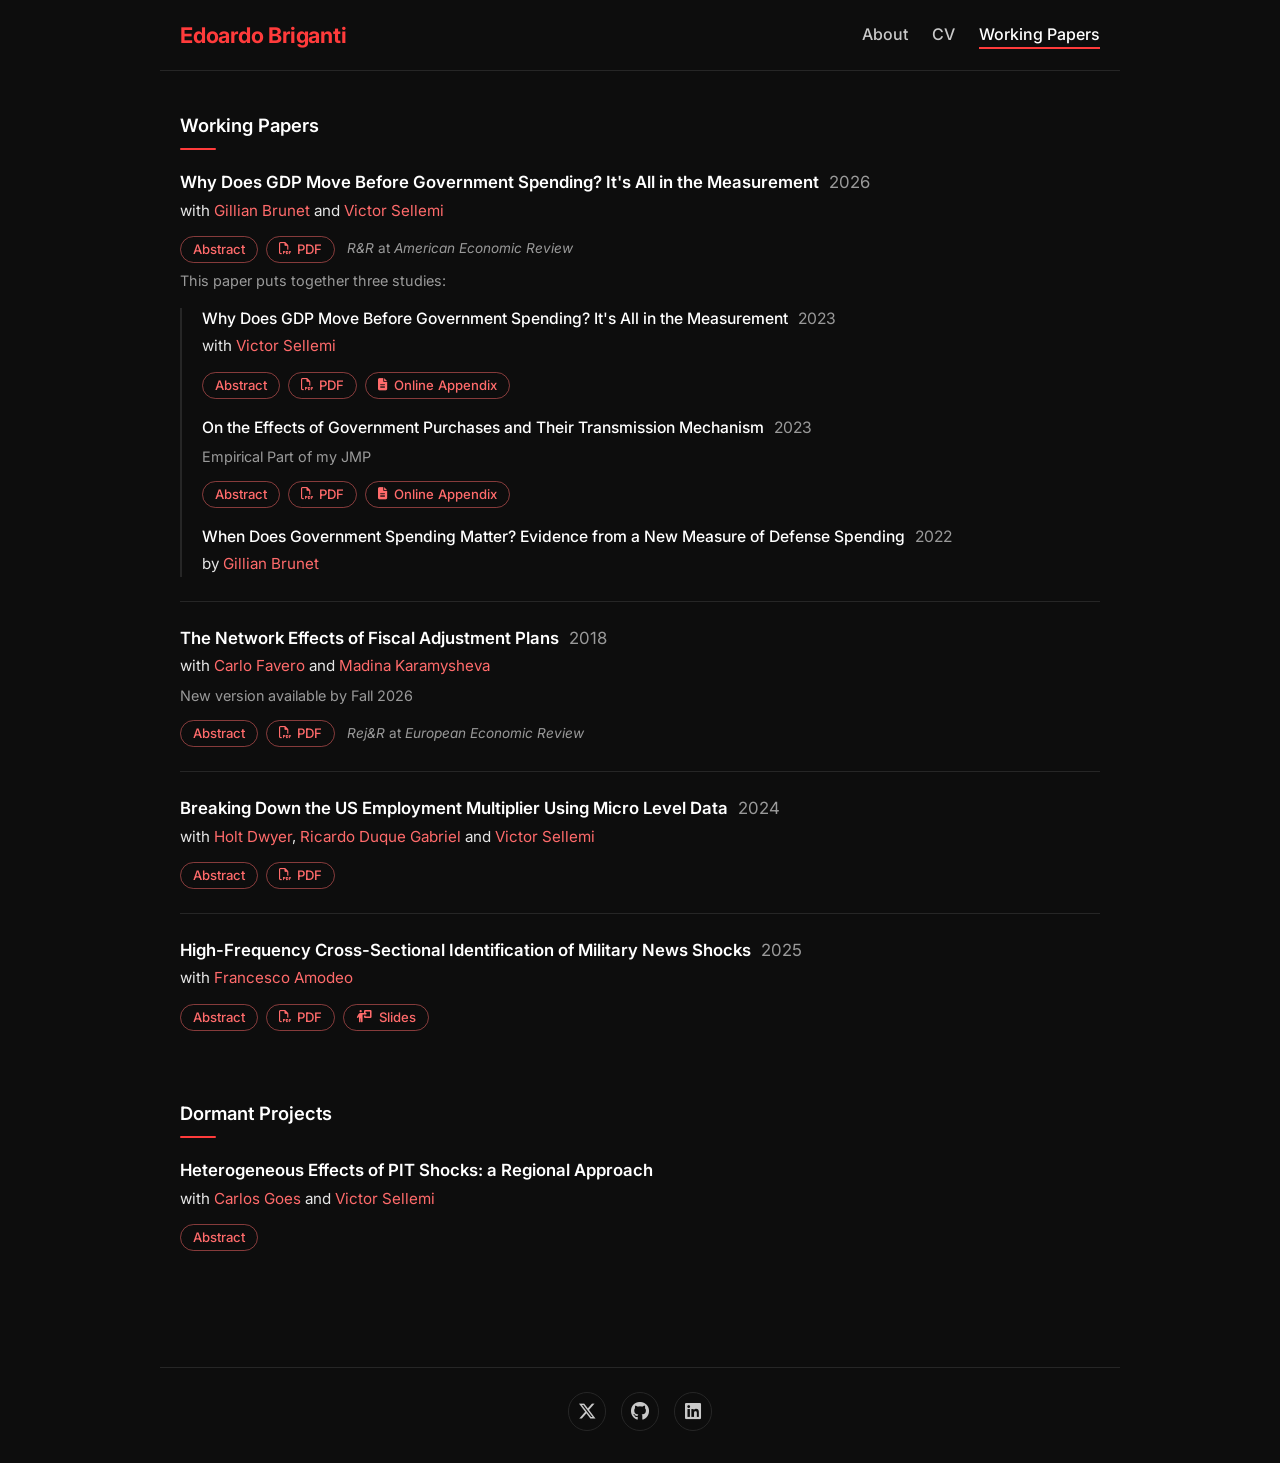
==== commit e331fb00: "Mark measurement-delays paper R&R at AER; drop Rej&R from 2023 version; rebuild CV CV rebuilt from O" ====
--- a/research/index.html
+++ b/research/index.html
@@ -62,6 +62,7 @@
         <div class="paper-links">
           <button class="btn" type="button" aria-expanded="false" aria-controls="abstract-1" onclick="toggleAbstract(this)"><span>Abstract</span></button>
           <a class="btn" href="https://EdoardoBriganti.github.io/research/measurement_delays.pdf" target="_blank" rel="noopener"><i class="fa-regular fa-file-pdf" aria-hidden="true"></i>PDF</a>
+          <span class="status"><em>R&amp;R</em> at <em>American Economic Review</em></span>
         </div>
         <div id="abstract-1" class="abstract" hidden>
           <p>We show that aggregate time series estimates of the fiscal multiplier are systematically biased
@@ -81,7 +82,6 @@
               <button class="btn" type="button" aria-expanded="false" aria-controls="abstract-2" onclick="toggleAbstract(this)"><span>Abstract</span></button>
               <a class="btn" href="https://EdoardoBriganti.github.io/research/paper_draft_MAR2023_whydoesgdp.pdf" target="_blank" rel="noopener"><i class="fa-regular fa-file-pdf" aria-hidden="true"></i>PDF</a>
               <a class="btn" href="https://EdoardoBriganti.github.io/research/paper_draft_MAR2023_whydoesgdp_appendix.pdf" target="_blank" rel="noopener"><i class="fa-solid fa-file-lines" aria-hidden="true"></i>Online Appendix</a>
-              <span class="status"><em>Rej&amp;R</em> at <em>American Economic Review</em></span>
             </div>
             <div id="abstract-2" class="abstract" hidden>
               <p>We find that the early impact of defense news shocks on GDP is due to a rise in business inventories, as contractors ramp up production for new defense contracts. These contracts do not affect government spending (G) until payment-on-delivery, which occurs 2-3 quarters later. Novel data on defense procurement obligations reveals that contract awards Granger-cause shocks to G identified via Cholesky decomposition, but not defense news shocks. We show that Cholesky shocks to G miss early changes in inventories, and thus result in lower multiplier estimates relative to defense news shocks.</p>
--- a/style.css
+++ b/style.css
@@ -6,9 +6,10 @@
   --fg-strong: #ffffff;
   --muted: #9a9a9a;
   --rule: #262626;
-  --red: #ff3b3b;
-  --red-soft: rgba(255, 59, 59, 0.14);
-  --red-border: rgba(255, 59, 59, 0.5);
+  --red: #ff3b3b;                          /* brand accent: site title, section bars, nav underline, focus ring */
+  --link: #ff6b6b;                         /* text links and pills: lighter tint so ClearType draws full-weight glyphs on black (7:1) */
+  --link-soft: rgba(255, 107, 107, 0.14);
+  --link-border: rgba(255, 107, 107, 0.5);
 }
 
 /* Reset & base */
@@ -22,7 +23,7 @@
   line-height: 1.6;
   -webkit-font-smoothing: antialiased;
 }
-a { color: var(--red); text-decoration: none; }
+a { color: var(--link); text-decoration: none; }
 a:hover { text-decoration: underline; text-underline-offset: 2px; }
 :focus-visible { outline: 2px solid var(--red); outline-offset: 2px; }
 strong { color: var(--fg-strong); }
@@ -52,13 +53,13 @@
 .btn {
   display: inline-flex; align-items: center; gap: 0.4rem;
   padding: 0.22rem 0.75rem;
-  border: 1px solid var(--red-border); border-radius: 999px;
-  background: transparent; color: var(--red);
+  border: 1px solid var(--link-border); border-radius: 999px;
+  background: transparent; color: var(--link);
   font: inherit; font-size: 0.82rem; font-weight: 500; line-height: 1.4;
   cursor: pointer; text-decoration: none;
   transition: background-color 0.15s, border-color 0.15s, color 0.15s;
 }
-.btn:hover, .btn[aria-expanded="true"] { background: var(--red-soft); border-color: var(--red); text-decoration: none; }
+.btn:hover, .btn[aria-expanded="true"] { background: var(--link-soft); border-color: var(--link); text-decoration: none; }
 .btn i { font-size: 0.95em; }
 .btn-muted { color: #c9c9c9; border-color: #3a3a3a; }
 .btn-muted:hover { color: var(--fg-strong); border-color: #6a6a6a; background: rgba(255, 255, 255, 0.05); }
@@ -112,7 +113,7 @@
   border: 1px solid var(--rule); color: #c9c9c9; font-size: 1.15rem;
   transition: color 0.15s, border-color 0.15s;
 }
-.social-icons a:hover { color: var(--red); border-color: var(--red-border); text-decoration: none; }
+.social-icons a:hover { color: var(--link); border-color: var(--link-border); text-decoration: none; }
 
 /* Screen-reader only text */
 .sr-only { position: absolute; width: 1px; height: 1px; padding: 0; margin: -1px; overflow: hidden; clip: rect(0, 0, 0, 0); border: 0; }
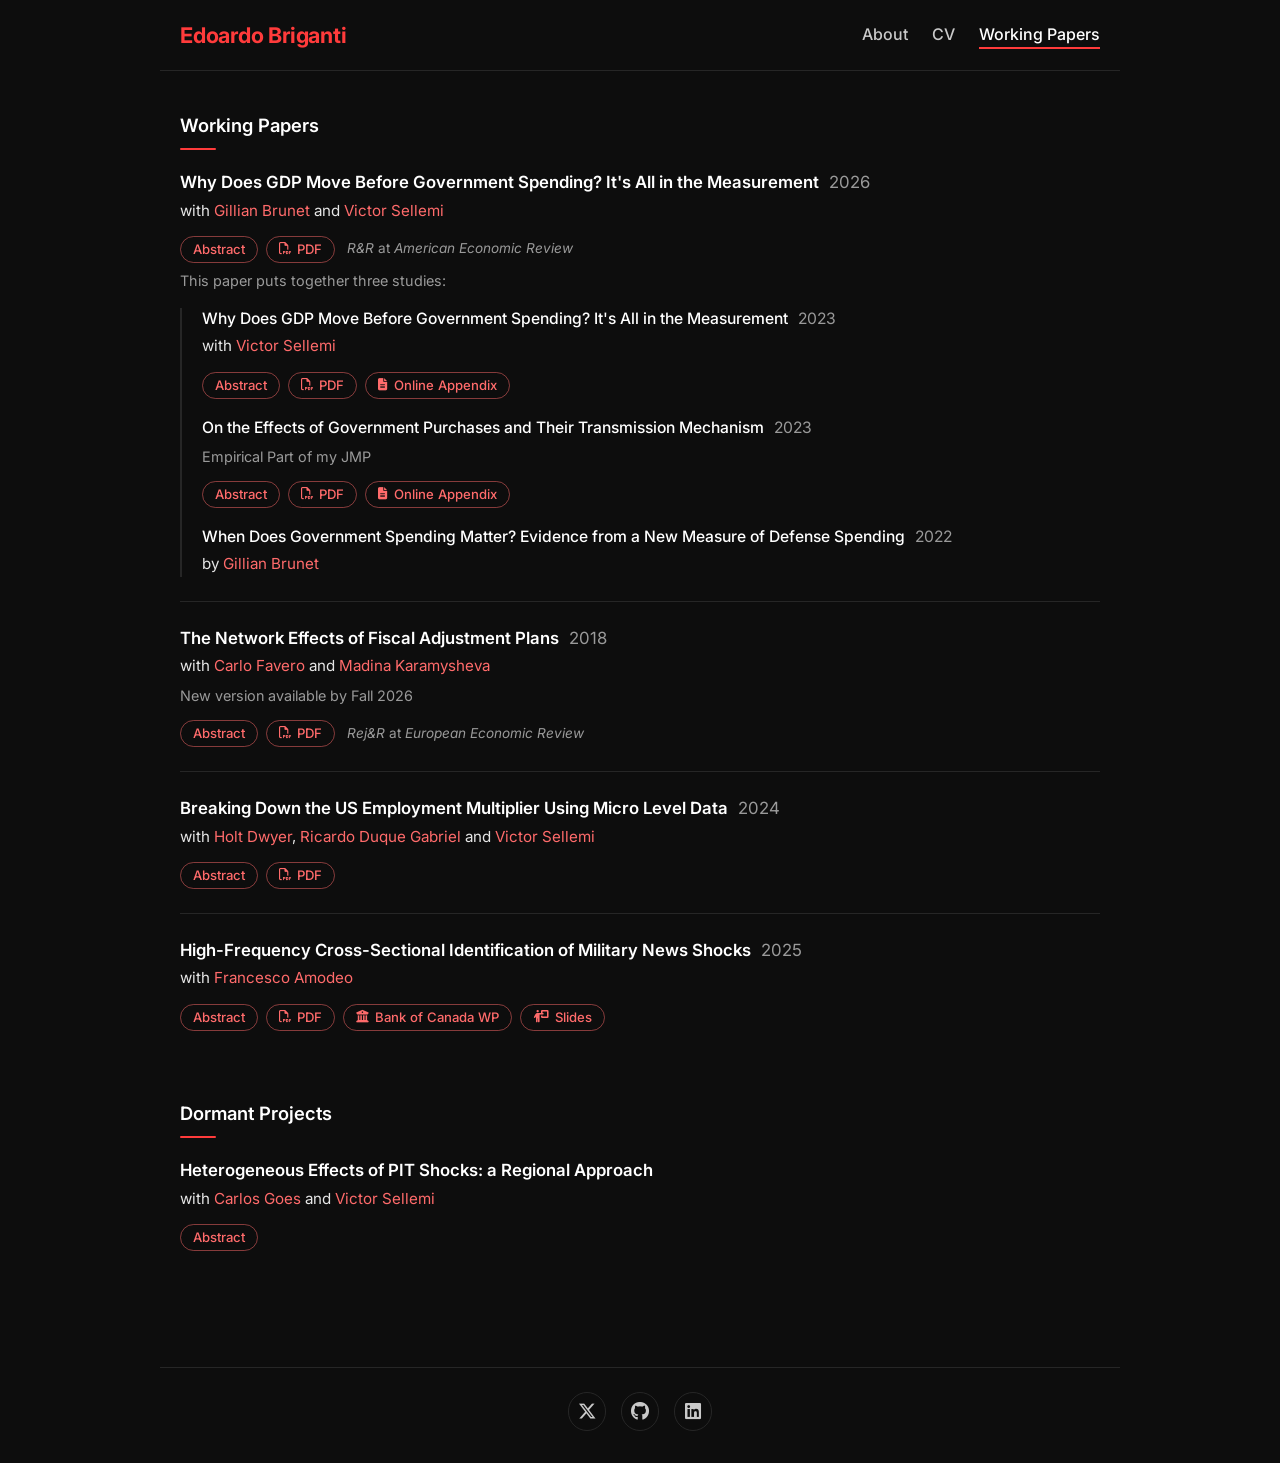
==== commit 181cd600: "Link the HFXS paper to its Bank of Canada staff working paper Add a "Bank of Canada WP" pill next to" ====
--- a/research/index.html
+++ b/research/index.html
@@ -155,6 +155,7 @@
         <div class="paper-links">
           <button class="btn" type="button" aria-expanded="false" aria-controls="abstract-6" onclick="toggleAbstract(this)"><span>Abstract</span></button>
           <a class="btn" href="https://EdoardoBriganti.github.io/research/hfxs_military_news.pdf" target="_blank" rel="noopener"><i class="fa-regular fa-file-pdf" aria-hidden="true"></i>PDF</a>
+          <a class="btn" href="https://www.bankofcanada.ca/2025/10/staff-working-paper-2025-27/" target="_blank" rel="noopener"><i class="fa-solid fa-building-columns" aria-hidden="true"></i>Bank of Canada WP</a>
           <a class="btn" href="https://EdoardoBriganti.github.io/research/hfxs_military_news_slides.pdf" target="_blank" rel="noopener"><i class="fa-solid fa-person-chalkboard" aria-hidden="true"></i>Slides</a>
         </div>
         <div id="abstract-6" class="abstract" hidden>
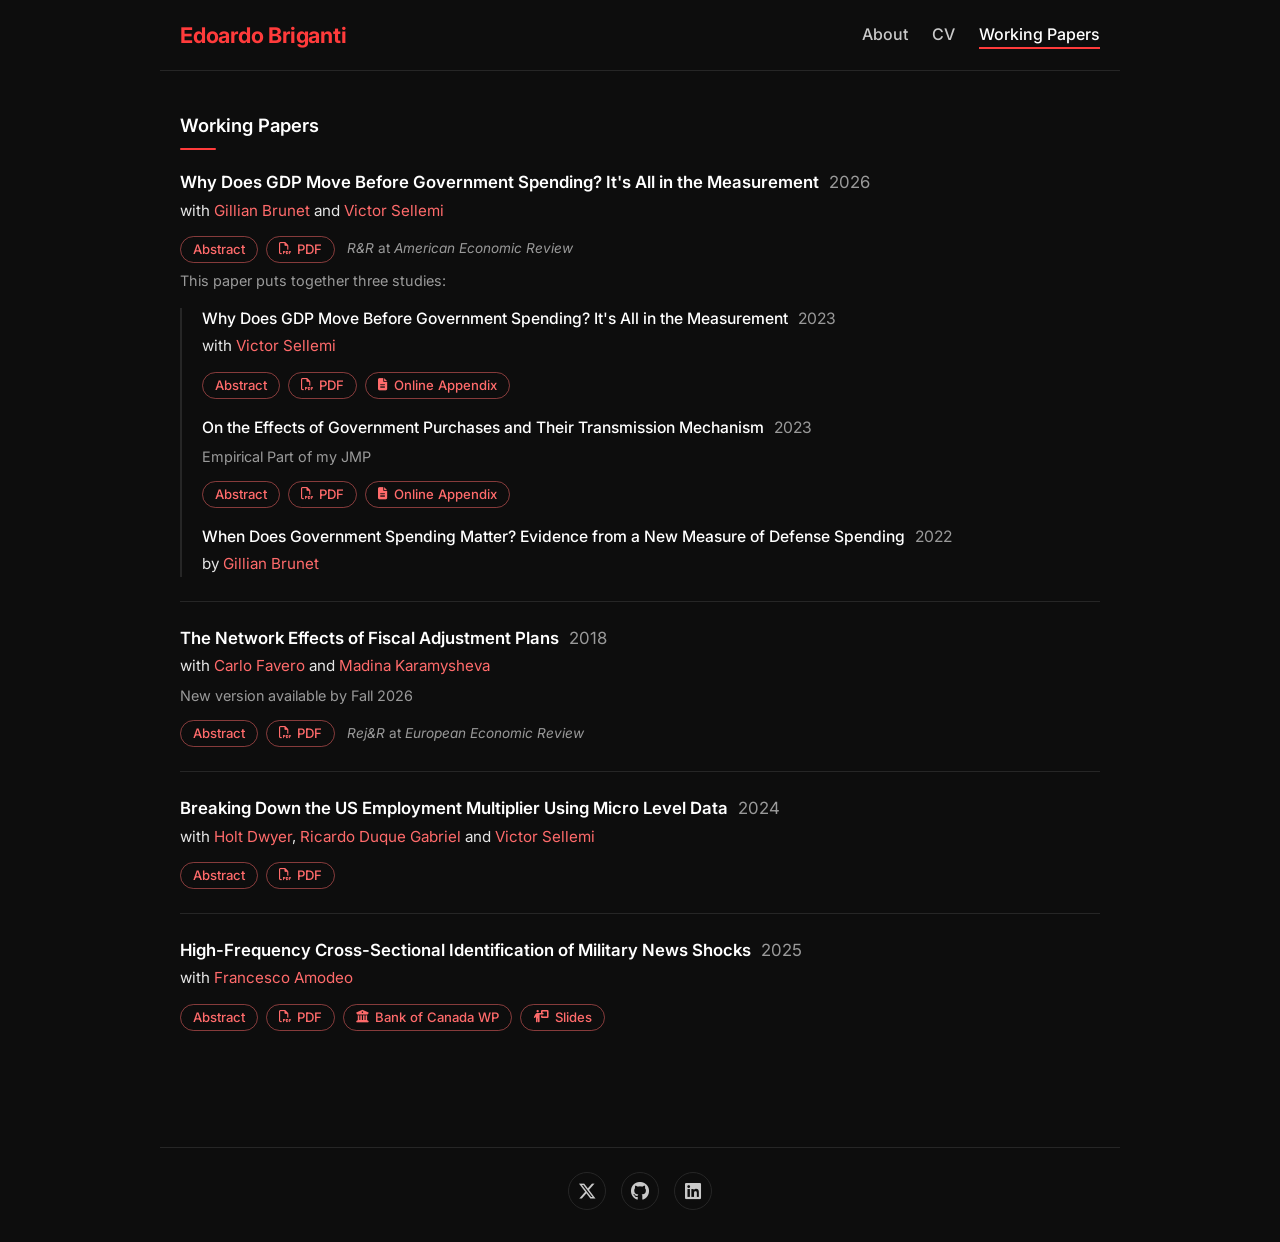
==== commit a5f9cd0a: "Comment out the Dormant Projects section on the research page Co-Authored-By: Claude Fable 5.2 <nore" ====
--- a/research/index.html
+++ b/research/index.html
@@ -173,6 +173,7 @@
 
     </ul>
 
+    <!-- Dormant Projects section, commented out 2026-11-19. Its PDF link was already disabled: keep it disabled on restore.
     <h2 class="section-title">Dormant Projects</h2>
     <ul class="paper-list">
       <li class="paper">
@@ -180,7 +181,7 @@
         <p class="paper-authors">with <a href="https://carlosgoes.com">Carlos Goes</a> and <a href="https://victorsellemi.com">Victor Sellemi</a></p>
         <div class="paper-links">
           <button class="btn" type="button" aria-expanded="false" aria-controls="abstract-7" onclick="toggleAbstract(this)"><span>Abstract</span></button>
-          <!-- <a class="btn" href="https://EdoardoBriganti.github.io/research/pit_shocks_regional.pdf" target="_blank" rel="noopener"><i class="fa-regular fa-file-pdf" aria-hidden="true"></i>PDF</a> -->
+          [disabled] <a class="btn" href="https://EdoardoBriganti.github.io/research/pit_shocks_regional.pdf" target="_blank" rel="noopener"><i class="fa-regular fa-file-pdf" aria-hidden="true"></i>PDF</a>
         </div>
         <div id="abstract-7" class="abstract" hidden>
           <p>We construct regional income distributions using &ldquo;Generalized Pareto Interpolation&rdquo; and use them to build
@@ -190,6 +191,7 @@
         </div>
       </li>
     </ul>
+    -->
   </main>
 
   <footer class="container site-footer">
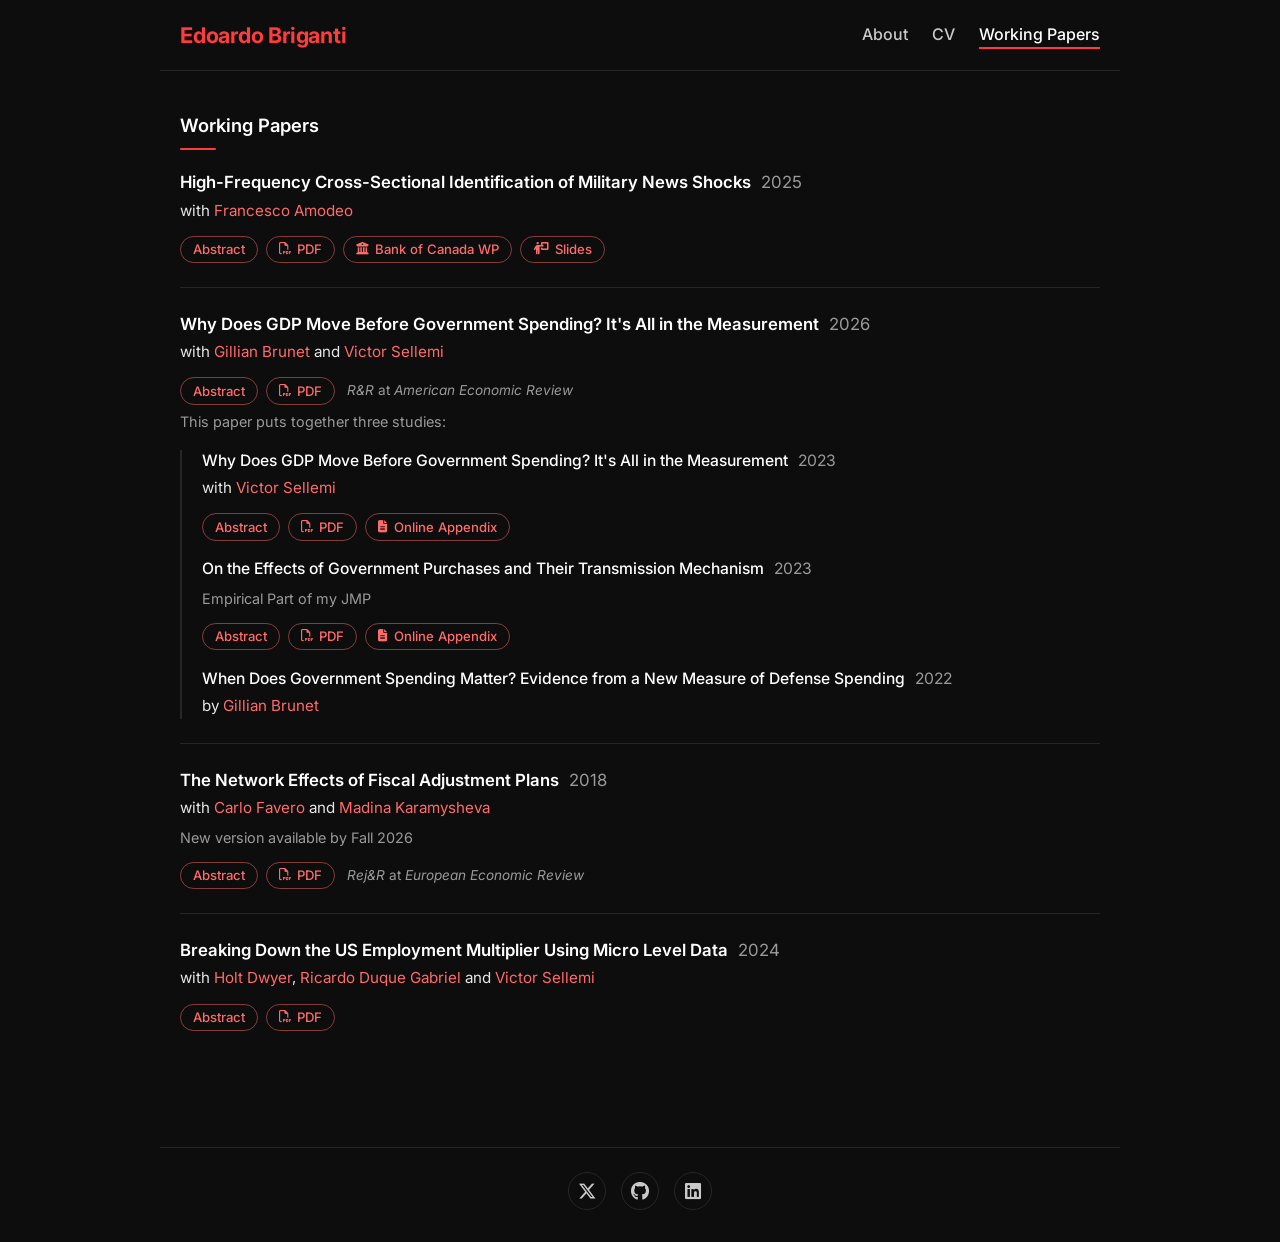
==== commit 269225ef: "Move the HFXS paper to the top of the working papers list Co-Authored-By: Claude Fable 5.2 <noreply@" ====
--- a/research/index.html
+++ b/research/index.html
@@ -57,99 +57,6 @@
     <ul class="paper-list">
 
       <li class="paper">
-        <h2 class="paper-title">Why Does GDP Move Before Government Spending? It's All in the Measurement <span class="year">2026</span></h2>
-        <p class="paper-authors">with <a href="https://sites.google.com/site/gillianmbrunet/">Gillian Brunet</a> and <a href="https://victorsellemi.com">Victor Sellemi</a></p>
-        <div class="paper-links">
-          <button class="btn" type="button" aria-expanded="false" aria-controls="abstract-1" onclick="toggleAbstract(this)"><span>Abstract</span></button>
-          <a class="btn" href="https://EdoardoBriganti.github.io/research/measurement_delays.pdf" target="_blank" rel="noopener"><i class="fa-regular fa-file-pdf" aria-hidden="true"></i>PDF</a>
-          <span class="status"><em>R&amp;R</em> at <em>American Economic Review</em></span>
-        </div>
-        <div id="abstract-1" class="abstract" hidden>
-          <p>We show that aggregate time series estimates of the fiscal multiplier are systematically biased
-            downwards due to features of National income accounting (NIPA). New military spending first
-            enters GDP as private inventory investment rather than government purchases, so NIPA innovations
-            in government spending are delayed, a measurement problem distinct from fiscal foresight. We use
-            budget data and military contracts to build an alternative measure of defense spending, which
-            leads NIPA government spending by 3-4 quarters. We find an accounting-corrected multiplier&mdash;output
-            per dollar that will ultimately be spent&mdash;of 1.2 on impact and 1 in the medium run.</p>
-        </div>
-        <p class="paper-note">This paper puts together three studies:</p>
-        <ul class="subpapers">
-          <li class="paper">
-            <h3 class="paper-title">Why Does GDP Move Before Government Spending? It's All in the Measurement <span class="year">2023</span></h3>
-            <p class="paper-authors">with <a href="https://victorsellemi.com">Victor Sellemi</a></p>
-            <div class="paper-links">
-              <button class="btn" type="button" aria-expanded="false" aria-controls="abstract-2" onclick="toggleAbstract(this)"><span>Abstract</span></button>
-              <a class="btn" href="https://EdoardoBriganti.github.io/research/paper_draft_MAR2023_whydoesgdp.pdf" target="_blank" rel="noopener"><i class="fa-regular fa-file-pdf" aria-hidden="true"></i>PDF</a>
-              <a class="btn" href="https://EdoardoBriganti.github.io/research/paper_draft_MAR2023_whydoesgdp_appendix.pdf" target="_blank" rel="noopener"><i class="fa-solid fa-file-lines" aria-hidden="true"></i>Online Appendix</a>
-            </div>
-            <div id="abstract-2" class="abstract" hidden>
-              <p>We find that the early impact of defense news shocks on GDP is due to a rise in business inventories, as contractors ramp up production for new defense contracts. These contracts do not affect government spending (G) until payment-on-delivery, which occurs 2-3 quarters later. Novel data on defense procurement obligations reveals that contract awards Granger-cause shocks to G identified via Cholesky decomposition, but not defense news shocks. We show that Cholesky shocks to G miss early changes in inventories, and thus result in lower multiplier estimates relative to defense news shocks.</p>
-            </div>
-          </li>
-
-          <li class="paper">
-            <h3 class="paper-title">On the Effects of Government Purchases and Their Transmission Mechanism <span class="year">2023</span></h3>
-            <p class="paper-note">Empirical Part of my JMP</p>
-            <div class="paper-links">
-              <button class="btn" type="button" aria-expanded="false" aria-controls="abstract-3" onclick="toggleAbstract(this)"><span>Abstract</span></button>
-              <a class="btn" href="https://EdoardoBriganti.github.io/research/edoardo_briganti_JMP.pdf" target="_blank" rel="noopener"><i class="fa-regular fa-file-pdf" aria-hidden="true"></i>PDF</a>
-              <a class="btn" href="https://EdoardoBriganti.github.io/research/edoardo_briganti_JMP_appendix.pdf" target="_blank" rel="noopener"><i class="fa-solid fa-file-lines" aria-hidden="true"></i>Online Appendix</a>
-            </div>
-            <div id="abstract-3" class="abstract" hidden>
-              <p>I use novel data on defense contracts to study the effects of government purchases in the US and develop new stylized facts about their transmission mechanism. My methodology leverages the construction of a new quarterly series of US military prime contracts, available from 1947:1. Defense contracts: (i) are exogenous to output fluctuations; (ii) retain statistical power and robustness across various samples; (iii) accurately measure the timing of the shocks; and (iv) obviate the need for narrative analysis. My findings indicate that a positive shock to defense contracts, ordered first in a VAR, bolsters output, inventories, non-durable-plus-service consumption, hours worked, employment, labor earnings, disposable income, the price-cost markup, the product-wage, and labor productivity. I argue that the observed gains in labor productivity stem from &ldquo;learning-by-doing,&rdquo; a feature particularly relevant to the production of military items. Further, leveraging a two-sector RBC model, I demonstrate that the learning-by-doing induced productivity enhancements in the manufacturing sector suffice to increase aggregate consumption, rationalizing the VAR evidence.</p>
-            </div>
-          </li>
-
-          <li class="paper">
-            <h3 class="paper-title">When Does Government Spending Matter? Evidence from a New Measure of Defense Spending <span class="year">2022</span></h3>
-            <p class="paper-authors">by <a href="https://sites.google.com/site/gillianmbrunet/">Gillian Brunet</a></p>
-          </li>
-        </ul>
-      </li>
-
-      <li class="paper">
-        <h2 class="paper-title">The Network Effects of Fiscal Adjustment Plans <span class="year">2018</span></h2>
-        <p class="paper-authors">with <a href="https://faculty.unibocconi.eu/carloambrogiofavero/">Carlo Favero</a> and <a href="http://madinakaramysheva.com/">Madina Karamysheva</a></p>
-        <p class="paper-note">New version available by Fall 2026</p>
-        <div class="paper-links">
-          <button class="btn" type="button" aria-expanded="false" aria-controls="abstract-4" onclick="toggleAbstract(this)"><span>Abstract</span></button>
-          <a class="btn" href="https://EdoardoBriganti.github.io/research/network_effects_fiscal_plans.pdf" target="_blank" rel="noopener"><i class="fa-regular fa-file-pdf" aria-hidden="true"></i>PDF</a>
-          <span class="status"><em>Rej&amp;R</em> at <em>European Economic Review</em></span>
-        </div>
-        <div id="abstract-4" class="abstract" hidden>
-          <p>We investigate the effects of fiscal consolidations in the United States and their propagation through the
-            production network. Using a narrative approach, we identify exogenous fiscal adjustments and employ a spatial
-            autoregression (SAR) model to separate the total effects of these adjustments into direct and network components.
-            Our analysis reveals that tax-based consolidations have a more pronounced recessionary impact than
-            expenditure-based ones, with approximately 27% of the total effect of tax-based consolidations attributable
-            to network spillovers, compared to 11% for expenditure-based plans. A quarter of this difference in their
-            total output effect is attributable to the stronger network propagation of tax increases compared to
-            government spending cuts.</p>
-        </div>
-      </li>
-
-      <li class="paper">
-        <h2 class="paper-title">Breaking Down the US Employment Multiplier Using Micro Level Data <span class="year">2024</span></h2>
-        <p class="paper-authors">with <a href="https://holtdwyer.com/">Holt Dwyer</a>, <a href="https://www.ricardoduquegabriel.com/">Ricardo Duque Gabriel</a> and <a href="https://victorsellemi.com">Victor Sellemi</a></p>
-        <div class="paper-links">
-          <button class="btn" type="button" aria-expanded="false" aria-controls="abstract-5" onclick="toggleAbstract(this)"><span>Abstract</span></button>
-          <a class="btn" href="https://EdoardoBriganti.github.io/research/procurement_firms_paper.pdf" target="_blank" rel="noopener"><i class="fa-regular fa-file-pdf" aria-hidden="true"></i>PDF</a>
-          <!-- <a class="btn" href="https://EdoardoBriganti.github.io/research/procurement_firms_online_appendix.pdf" target="_blank" rel="noopener"><i class="fa-solid fa-file-lines" aria-hidden="true"></i>Online Appendix</a> -->
-        </div>
-        <div id="abstract-5" class="abstract" hidden>
-          <p>Using newly matched U.S. defense contract and restricted administrative employment data, we show that the regional
-            employment effects of defense procurement are costly, concentrated, and slow to diffuse. Employment gains are
-            initially driven by large existing contractors and come at a high cost of approximately $290,000 per job-year,
-            well above benchmark estimates in the fiscal policy literature. Non-contractors are crowded out on impact, but
-            positive spillovers emerge gradually and account for more than half of regional employment gains by the third year.
-            A newly identified set of unanticipated contracts reveals persistent employment gains at recipient establishments,
-            but these account for only about 18% of contractor job creation within one year, with the remainder arising through
-            indirect channels within contractor networks.</p>
-        </div>
-      </li>
-
-      <li class="paper">
         <h2 class="paper-title">High-Frequency Cross-Sectional Identification of Military News Shocks <span class="year">2025</span></h2>
         <p class="paper-authors">with <a href="https://www.francescoamodeo.com/">Francesco Amodeo</a></p>
         <div class="paper-links">
@@ -168,6 +75,99 @@
             model-consistent fashion, and readily generalizes to other macroeconomic contexts. Employing the
             estimated shocks in a shift-share analysis yields a two-year MSA-level GDP multiplier of
             approximately 1 for U.S. military build-ups.</p>
+        </div>
+      </li>
+
+      <li class="paper">
+        <h2 class="paper-title">Why Does GDP Move Before Government Spending? It's All in the Measurement <span class="year">2026</span></h2>
+        <p class="paper-authors">with <a href="https://sites.google.com/site/gillianmbrunet/">Gillian Brunet</a> and <a href="https://victorsellemi.com">Victor Sellemi</a></p>
+        <div class="paper-links">
+          <button class="btn" type="button" aria-expanded="false" aria-controls="abstract-1" onclick="toggleAbstract(this)"><span>Abstract</span></button>
+          <a class="btn" href="https://EdoardoBriganti.github.io/research/measurement_delays.pdf" target="_blank" rel="noopener"><i class="fa-regular fa-file-pdf" aria-hidden="true"></i>PDF</a>
+          <span class="status"><em>R&amp;R</em> at <em>American Economic Review</em></span>
+        </div>
+        <div id="abstract-1" class="abstract" hidden>
+          <p>We show that aggregate time series estimates of the fiscal multiplier are systematically biased
+            downwards due to features of National income accounting (NIPA). New military spending first
+            enters GDP as private inventory investment rather than government purchases, so NIPA innovations
+            in government spending are delayed, a measurement problem distinct from fiscal foresight. We use
+            budget data and military contracts to build an alternative measure of defense spending, which
+            leads NIPA government spending by 3-4 quarters. We find an accounting-corrected multiplier&mdash;output
+            per dollar that will ultimately be spent&mdash;of 1.2 on impact and 1 in the medium run.</p>
+        </div>
+        <p class="paper-note">This paper puts together three studies:</p>
+        <ul class="subpapers">
+          <li class="paper">
+            <h3 class="paper-title">Why Does GDP Move Before Government Spending? It's All in the Measurement <span class="year">2023</span></h3>
+            <p class="paper-authors">with <a href="https://victorsellemi.com">Victor Sellemi</a></p>
+            <div class="paper-links">
+              <button class="btn" type="button" aria-expanded="false" aria-controls="abstract-2" onclick="toggleAbstract(this)"><span>Abstract</span></button>
+              <a class="btn" href="https://EdoardoBriganti.github.io/research/paper_draft_MAR2023_whydoesgdp.pdf" target="_blank" rel="noopener"><i class="fa-regular fa-file-pdf" aria-hidden="true"></i>PDF</a>
+              <a class="btn" href="https://EdoardoBriganti.github.io/research/paper_draft_MAR2023_whydoesgdp_appendix.pdf" target="_blank" rel="noopener"><i class="fa-solid fa-file-lines" aria-hidden="true"></i>Online Appendix</a>
+            </div>
+            <div id="abstract-2" class="abstract" hidden>
+              <p>We find that the early impact of defense news shocks on GDP is due to a rise in business inventories, as contractors ramp up production for new defense contracts. These contracts do not affect government spending (G) until payment-on-delivery, which occurs 2-3 quarters later. Novel data on defense procurement obligations reveals that contract awards Granger-cause shocks to G identified via Cholesky decomposition, but not defense news shocks. We show that Cholesky shocks to G miss early changes in inventories, and thus result in lower multiplier estimates relative to defense news shocks.</p>
+            </div>
+          </li>
+
+          <li class="paper">
+            <h3 class="paper-title">On the Effects of Government Purchases and Their Transmission Mechanism <span class="year">2023</span></h3>
+            <p class="paper-note">Empirical Part of my JMP</p>
+            <div class="paper-links">
+              <button class="btn" type="button" aria-expanded="false" aria-controls="abstract-3" onclick="toggleAbstract(this)"><span>Abstract</span></button>
+              <a class="btn" href="https://EdoardoBriganti.github.io/research/edoardo_briganti_JMP.pdf" target="_blank" rel="noopener"><i class="fa-regular fa-file-pdf" aria-hidden="true"></i>PDF</a>
+              <a class="btn" href="https://EdoardoBriganti.github.io/research/edoardo_briganti_JMP_appendix.pdf" target="_blank" rel="noopener"><i class="fa-solid fa-file-lines" aria-hidden="true"></i>Online Appendix</a>
+            </div>
+            <div id="abstract-3" class="abstract" hidden>
+              <p>I use novel data on defense contracts to study the effects of government purchases in the US and develop new stylized facts about their transmission mechanism. My methodology leverages the construction of a new quarterly series of US military prime contracts, available from 1947:1. Defense contracts: (i) are exogenous to output fluctuations; (ii) retain statistical power and robustness across various samples; (iii) accurately measure the timing of the shocks; and (iv) obviate the need for narrative analysis. My findings indicate that a positive shock to defense contracts, ordered first in a VAR, bolsters output, inventories, non-durable-plus-service consumption, hours worked, employment, labor earnings, disposable income, the price-cost markup, the product-wage, and labor productivity. I argue that the observed gains in labor productivity stem from &ldquo;learning-by-doing,&rdquo; a feature particularly relevant to the production of military items. Further, leveraging a two-sector RBC model, I demonstrate that the learning-by-doing induced productivity enhancements in the manufacturing sector suffice to increase aggregate consumption, rationalizing the VAR evidence.</p>
+            </div>
+          </li>
+
+          <li class="paper">
+            <h3 class="paper-title">When Does Government Spending Matter? Evidence from a New Measure of Defense Spending <span class="year">2022</span></h3>
+            <p class="paper-authors">by <a href="https://sites.google.com/site/gillianmbrunet/">Gillian Brunet</a></p>
+          </li>
+        </ul>
+      </li>
+
+      <li class="paper">
+        <h2 class="paper-title">The Network Effects of Fiscal Adjustment Plans <span class="year">2018</span></h2>
+        <p class="paper-authors">with <a href="https://faculty.unibocconi.eu/carloambrogiofavero/">Carlo Favero</a> and <a href="http://madinakaramysheva.com/">Madina Karamysheva</a></p>
+        <p class="paper-note">New version available by Fall 2026</p>
+        <div class="paper-links">
+          <button class="btn" type="button" aria-expanded="false" aria-controls="abstract-4" onclick="toggleAbstract(this)"><span>Abstract</span></button>
+          <a class="btn" href="https://EdoardoBriganti.github.io/research/network_effects_fiscal_plans.pdf" target="_blank" rel="noopener"><i class="fa-regular fa-file-pdf" aria-hidden="true"></i>PDF</a>
+          <span class="status"><em>Rej&amp;R</em> at <em>European Economic Review</em></span>
+        </div>
+        <div id="abstract-4" class="abstract" hidden>
+          <p>We investigate the effects of fiscal consolidations in the United States and their propagation through the
+            production network. Using a narrative approach, we identify exogenous fiscal adjustments and employ a spatial
+            autoregression (SAR) model to separate the total effects of these adjustments into direct and network components.
+            Our analysis reveals that tax-based consolidations have a more pronounced recessionary impact than
+            expenditure-based ones, with approximately 27% of the total effect of tax-based consolidations attributable
+            to network spillovers, compared to 11% for expenditure-based plans. A quarter of this difference in their
+            total output effect is attributable to the stronger network propagation of tax increases compared to
+            government spending cuts.</p>
+        </div>
+      </li>
+
+      <li class="paper">
+        <h2 class="paper-title">Breaking Down the US Employment Multiplier Using Micro Level Data <span class="year">2024</span></h2>
+        <p class="paper-authors">with <a href="https://holtdwyer.com/">Holt Dwyer</a>, <a href="https://www.ricardoduquegabriel.com/">Ricardo Duque Gabriel</a> and <a href="https://victorsellemi.com">Victor Sellemi</a></p>
+        <div class="paper-links">
+          <button class="btn" type="button" aria-expanded="false" aria-controls="abstract-5" onclick="toggleAbstract(this)"><span>Abstract</span></button>
+          <a class="btn" href="https://EdoardoBriganti.github.io/research/procurement_firms_paper.pdf" target="_blank" rel="noopener"><i class="fa-regular fa-file-pdf" aria-hidden="true"></i>PDF</a>
+          <!-- <a class="btn" href="https://EdoardoBriganti.github.io/research/procurement_firms_online_appendix.pdf" target="_blank" rel="noopener"><i class="fa-solid fa-file-lines" aria-hidden="true"></i>Online Appendix</a> -->
+        </div>
+        <div id="abstract-5" class="abstract" hidden>
+          <p>Using newly matched U.S. defense contract and restricted administrative employment data, we show that the regional
+            employment effects of defense procurement are costly, concentrated, and slow to diffuse. Employment gains are
+            initially driven by large existing contractors and come at a high cost of approximately $290,000 per job-year,
+            well above benchmark estimates in the fiscal policy literature. Non-contractors are crowded out on impact, but
+            positive spillovers emerge gradually and account for more than half of regional employment gains by the third year.
+            A newly identified set of unanticipated contracts reveals persistent employment gains at recipient establishments,
+            but these account for only about 18% of contractor job creation within one year, with the remainder arising through
+            indirect channels within contractor networks.</p>
         </div>
       </li>
 
